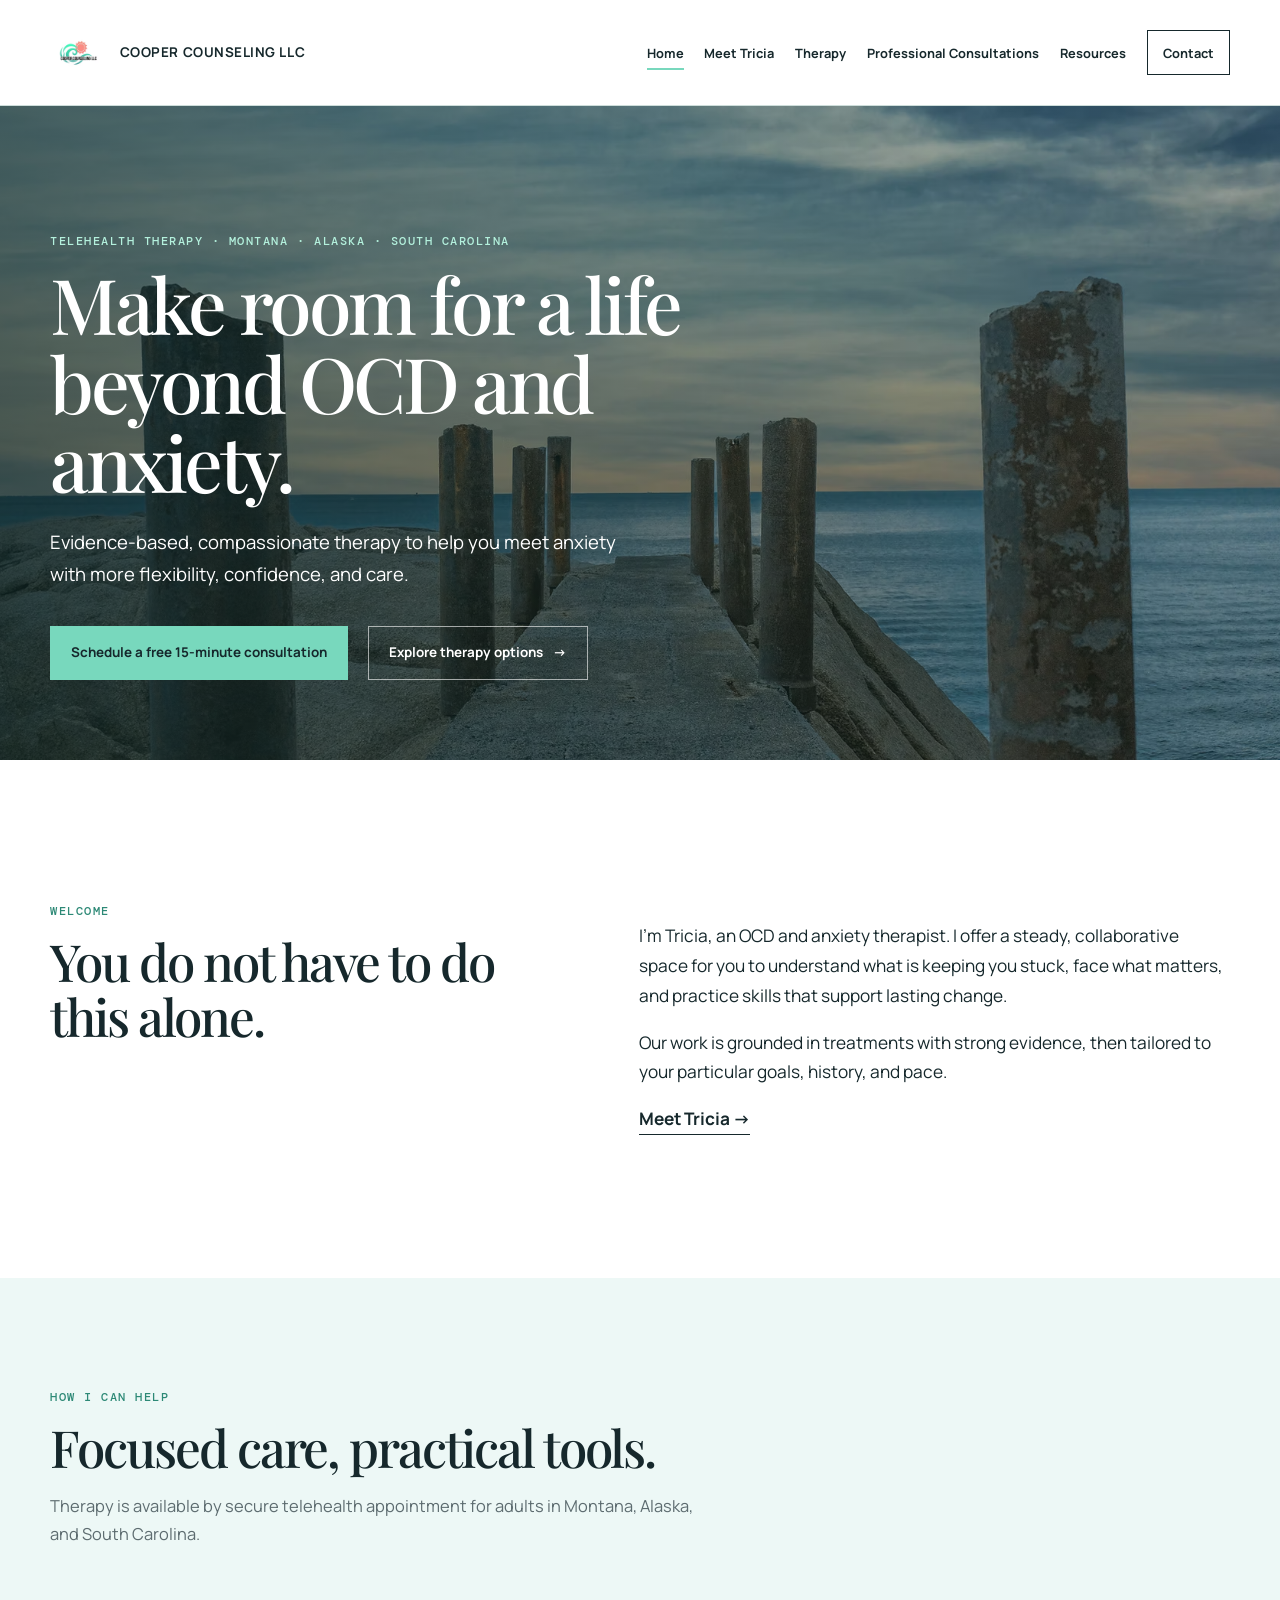
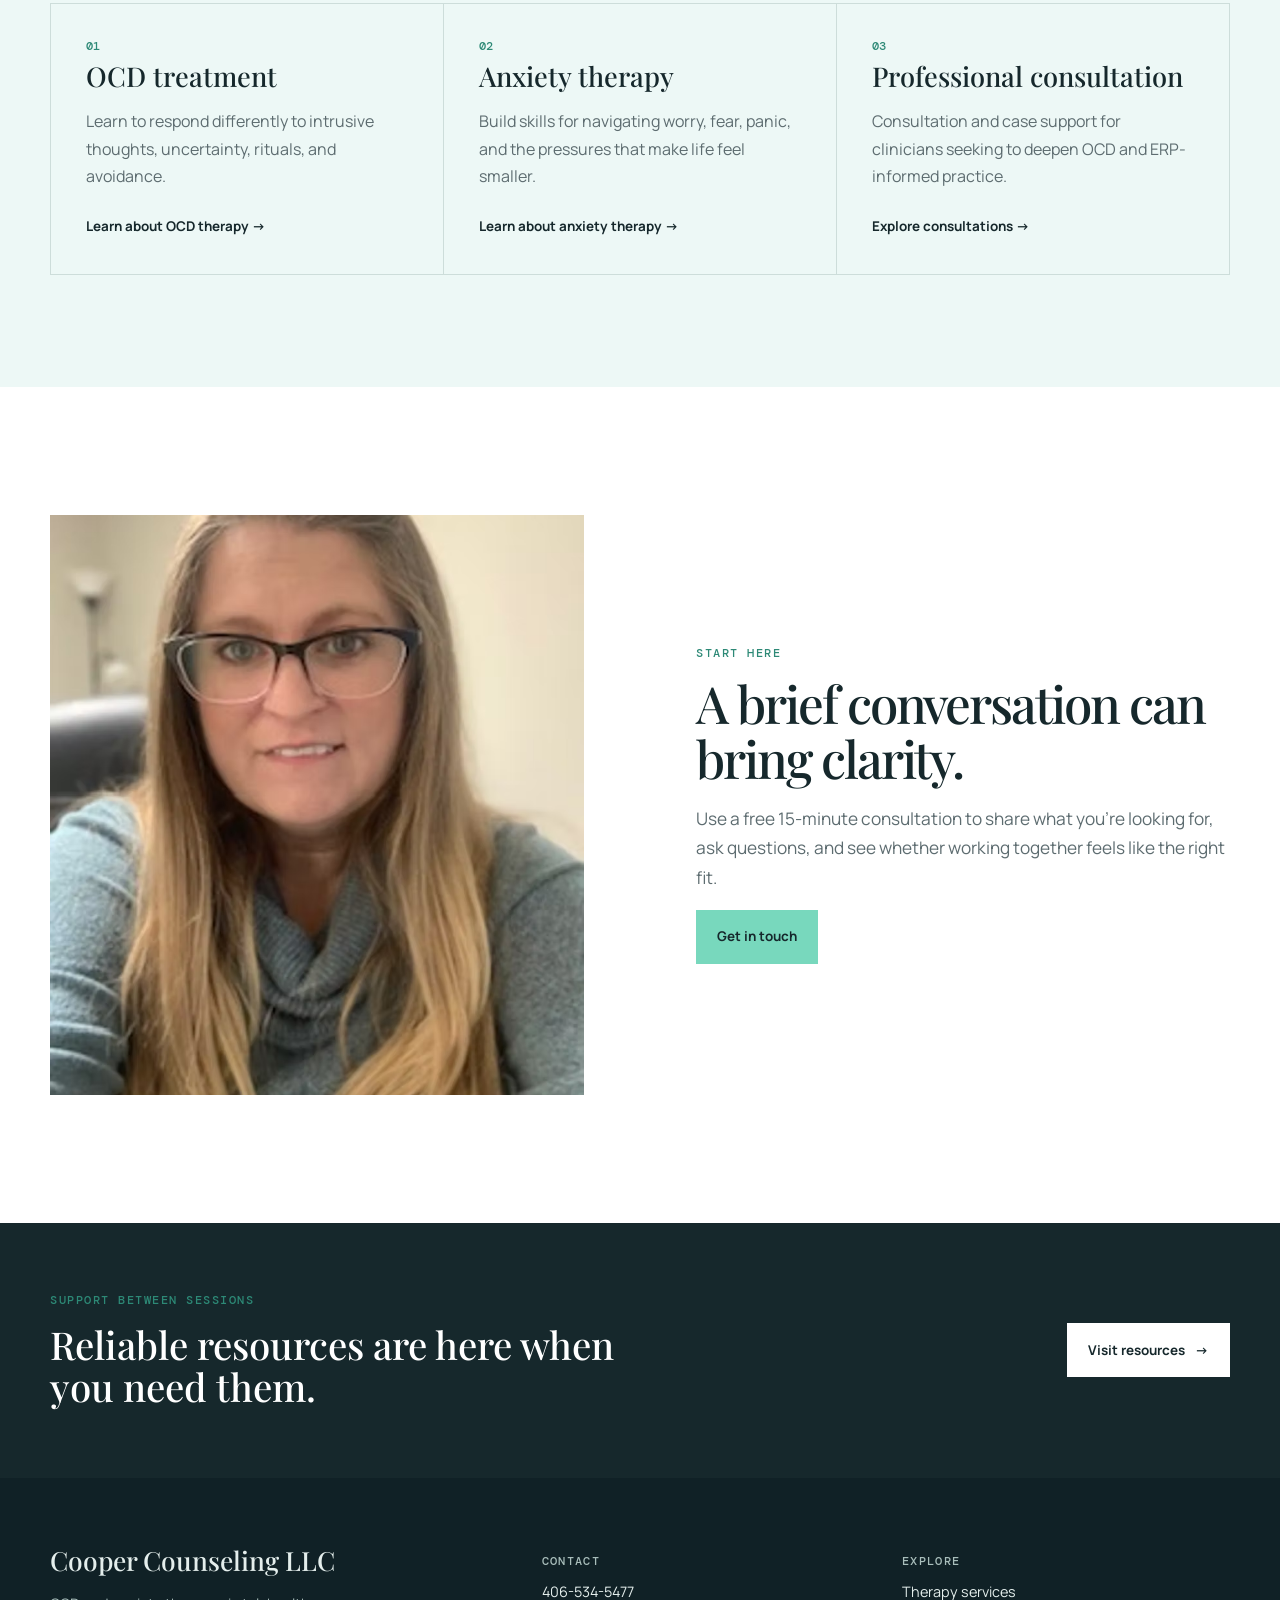
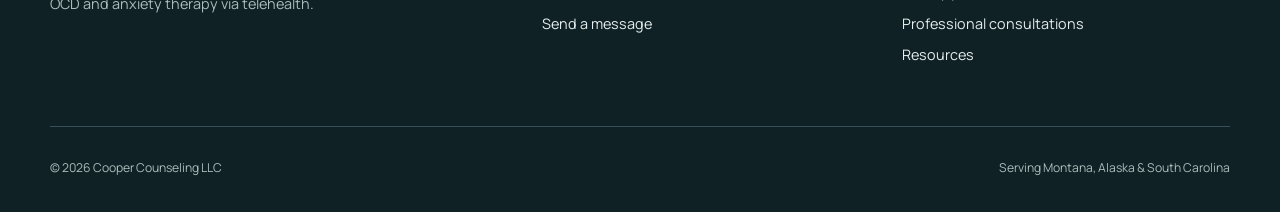
==== index.html @ 116a1104 "Build multi-page Cooper Counseling website redesign" ====
<!doctype html>
<html lang="en">
<head>
  <meta charset="utf-8">
  <meta name="viewport" content="width=device-width, initial-scale=1">
  <meta name="author" content="Patricia Cooper, LCPC, LPC">
  <meta name="description" content="Evidence-based OCD and anxiety therapy via telehealth for clients in Montana, Alaska, and South Carolina.">
  <meta name="keywords" content="OCD therapist, anxiety therapist, ERP therapy, CBT therapy, telehealth therapy, Montana, Alaska, South Carolina">
  <meta property="og:title" content="Cooper Counseling LLC | OCD & Anxiety Therapy">
  <meta property="og:description" content="Compassionate, evidence-based ERP and CBT therapy for OCD and anxiety.">
  <title>Cooper Counseling LLC | OCD & Anxiety Therapy</title>
  <link rel="stylesheet" href="styles.css">
  <script defer src="script.js"></script>
</head>
<body>
  <a class="skip-link" href="#main">Skip to content</a>
  <header class="site-header">
    <a class="brand" href="index.html" aria-label="Cooper Counseling LLC home"><img src="assets/current-brand/cooper-counseling-logo.avif" alt="Cooper Counseling LLC logo"><span>Cooper Counseling LLC</span></a>
    <button class="menu-toggle" aria-expanded="false" aria-controls="primary-nav"><span></span><span></span><span></span><span class="sr-only">Menu</span></button>
    <nav id="primary-nav" class="primary-nav" aria-label="Primary navigation">
      <a class="active" href="index.html">Home</a><a href="about.html">Meet Tricia</a><a href="services.html">Therapy</a><a href="professional-consultations.html">Professional Consultations</a><a href="resources.html">Resources</a><a class="nav-cta" href="contact.html">Contact</a>
    </nav>
  </header>

  <main id="main">
    <section class="hero">
      <div class="hero-image" role="img" aria-label="A quiet old pier stretching into calm water"></div>
      <div class="hero-content shell">
        <p class="eyebrow">Telehealth therapy · Montana · Alaska · South Carolina</p>
        <h1>Make room for a life beyond OCD and anxiety.</h1>
        <p class="hero-copy">Evidence-based, compassionate therapy to help you meet anxiety with more flexibility, confidence, and care.</p>
        <div class="button-row"><a class="button button-primary" href="contact.html">Schedule a free 15-minute consultation</a><a class="button button-quiet" href="services.html">Explore therapy options <span aria-hidden="true">→</span></a></div>
      </div>
    </section>

    <section class="intro shell section-grid">
      <div><p class="eyebrow">Welcome</p><h2>You do not have to do this alone.</h2></div>
      <div><p>I’m Tricia, an OCD and anxiety therapist. I offer a steady, collaborative space for you to understand what is keeping you stuck, face what matters, and practice skills that support lasting change.</p><p>Our work is grounded in treatments with strong evidence, then tailored to your particular goals, history, and pace.</p><a class="text-link" href="about.html">Meet Tricia <span aria-hidden="true">→</span></a></div>
    </section>

    <section class="soft-section"><div class="shell"><div class="section-heading"><p class="eyebrow">How I can help</p><h2>Focused care, practical tools.</h2><p>Therapy is available by secure telehealth appointment for adults in Montana, Alaska, and South Carolina.</p></div><div class="service-grid">
      <article class="service-card"><p class="service-number">01</p><h3>OCD treatment</h3><p>Learn to respond differently to intrusive thoughts, uncertainty, rituals, and avoidance.</p><a href="services.html#ocd">Learn about OCD therapy <span aria-hidden="true">→</span></a></article>
      <article class="service-card"><p class="service-number">02</p><h3>Anxiety therapy</h3><p>Build skills for navigating worry, fear, panic, and the pressures that make life feel smaller.</p><a href="services.html#anxiety">Learn about anxiety therapy <span aria-hidden="true">→</span></a></article>
      <article class="service-card"><p class="service-number">03</p><h3>Professional consultation</h3><p>Consultation and case support for clinicians seeking to deepen OCD and ERP-informed practice.</p><a href="professional-consultations.html">Explore consultations <span aria-hidden="true">→</span></a></article>
    </div></div></section>

    <section class="shell split-feature">
      <img src="assets/current-brand/patricia-cooper.avif" alt="Patricia Cooper, LCPC, LPC" loading="lazy">
      <div class="feature-copy"><p class="eyebrow">Start here</p><h2>A brief conversation can bring clarity.</h2><p>Use a free 15-minute consultation to share what you’re looking for, ask questions, and see whether working together feels like the right fit.</p><a class="button button-primary" href="contact.html">Get in touch</a></div>
    </section>

    <section class="resource-strip"><div class="shell strip-layout"><div><p class="eyebrow">Support between sessions</p><h2>Reliable resources are here when you need them.</h2></div><a class="button button-light" href="resources.html">Visit resources <span aria-hidden="true">→</span></a></div></section>
  </main>
  <footer class="site-footer"><div class="shell footer-grid"><div><a class="footer-brand" href="index.html">Cooper Counseling LLC</a><p>OCD and anxiety therapy via telehealth.</p></div><div><p class="footer-label">Contact</p><a href="tel:+14065345477">406-534-5477</a><a href="contact.html">Send a message</a></div><div><p class="footer-label">Explore</p><a href="services.html">Therapy services</a><a href="professional-consultations.html">Professional consultations</a><a href="resources.html">Resources</a></div></div><div class="shell footer-bottom"><p>© <span data-year></span> Cooper Counseling LLC</p><p>Serving Montana, Alaska &amp; South Carolina</p></div></footer>
</body>
</html>
---- styles.css ----
@import url('https://fonts.googleapis.com/css2?family=DM+Mono:wght@400;500&family=Manrope:wght@400;500;600;700&family=Playfair+Display:ital,wght@0,500;0,600;1,500&display=swap');

:root{--ink:#16282c;--muted:#5d6c70;--mint:#78d8bd;--deep-mint:#2d8976;--mist:#edf8f6;--pearl:#f8fbfa;--line:#cdddda;--white:#fff;--shell:1180px;--serif:'Playfair Display',Georgia,serif;--sans:Manrope,Arial,sans-serif;--mono:'DM Mono',monospace}*{box-sizing:border-box}html{scroll-behavior:smooth}body{margin:0;background:var(--white);color:var(--ink);font:400 1rem/1.72 var(--sans)}a{color:inherit}img{display:block;max-width:100%}.shell{width:min(var(--shell),calc(100% - 3rem));margin-inline:auto}.sr-only{position:absolute;width:1px;height:1px;margin:-1px;clip:rect(0,0,0,0);overflow:hidden}.skip-link{position:absolute;left:1rem;top:-5rem;background:var(--ink);color:#fff;padding:.65rem 1rem;z-index:30}.skip-link:focus{top:1rem}.site-header{min-height:106px;width:min(1360px,100%);padding:1rem max(2rem,calc((100% - var(--shell))/2));display:flex;align-items:center;justify-content:space-between;gap:2rem;border-bottom:1px solid var(--line);background:rgba(255,255,255,.96);position:relative;z-index:10}.brand{display:flex;align-items:center;gap:.8rem;text-decoration:none;font-weight:700;font-size:.84rem;letter-spacing:.04em;text-transform:uppercase}.brand img{width:57px;height:48px;object-fit:contain}.primary-nav{display:flex;align-items:center;gap:1.3rem;font-size:.8rem;font-weight:700}.primary-nav>a{text-decoration:none;padding:.4rem 0;position:relative}.primary-nav>a:not(.nav-cta)::after{content:"";height:2px;width:0;background:var(--mint);position:absolute;left:0;bottom:0;transition:width .2s}.primary-nav>a:hover::after,.primary-nav .active:not(.nav-cta)::after{width:100%}.nav-cta{padding:.65rem .95rem!important;border:1px solid var(--ink)}.nav-cta:hover,.nav-cta.active{background:var(--ink);color:#fff}.menu-toggle{display:none;background:none;border:0;padding:.5rem}.menu-toggle span:not(.sr-only){display:block;width:24px;height:2px;background:var(--ink);margin:5px}.hero{position:relative;min-height:650px;display:grid;align-items:center;overflow:hidden}.hero-image{position:absolute;inset:0;background:linear-gradient(90deg,rgba(12,37,38,.72),rgba(13,42,42,.31)),url('assets/current-brand/old-pier-hero.avif') center/cover}.hero-content{position:relative;color:#fff;padding:8rem 0 5rem;max-width:var(--shell)}.eyebrow{margin:0 0 1rem;color:var(--deep-mint);font:500 .73rem/1.2 var(--mono);letter-spacing:.13em;text-transform:uppercase}.hero .eyebrow{color:#b4f1dd}.hero h1,.page-hero h1{max-width:780px;margin:0;font:500 clamp(3rem,6vw,5.7rem)/1.03 var(--serif);letter-spacing:-.045em}.hero-copy{font-size:1.16rem;max-width:580px;margin:1.6rem 0 2.2rem}.button-row{display:flex;align-items:center;gap:1.25rem;flex-wrap:wrap}.button{display:inline-flex;align-items:center;justify-content:center;gap:.6rem;text-decoration:none;padding:.9rem 1.25rem;border:1px solid transparent;font-size:.84rem;font-weight:700;transition:transform .2s,background .2s}.button:hover{transform:translateY(-2px)}.button-primary{background:var(--mint);border-color:var(--mint);color:var(--ink)}.button-primary:hover{background:#9ce8d0;border-color:#9ce8d0}.button-quiet{border-color:rgba(255,255,255,.6);color:#fff}.button-light{background:#fff;color:var(--ink)}.intro{padding:9rem 0;display:grid;grid-template-columns:.86fr 1.14fr;gap:9rem}.intro h2,.section-heading h2,.feature-copy h2,.process h2,.treatment h2,.cta-panel h2,.resource-note h2{font:500 clamp(2.25rem,4vw,4rem)/1.08 var(--serif);letter-spacing:-.04em;margin:0}.intro>div:last-child{font-size:1.08rem}.text-link{font-weight:700;text-decoration:none;border-bottom:1px solid var(--ink);padding-bottom:.25rem}.soft-section{background:var(--mist);padding:7rem 0}.section-heading{max-width:660px;margin-bottom:3.4rem}.section-heading>p:last-child{color:var(--muted);font-size:1.03rem}.service-grid{display:grid;grid-template-columns:repeat(3,1fr);gap:1px;background:var(--line);border:1px solid var(--line)}.service-card{background:var(--mist);padding:2.2rem;min-height:270px;display:flex;flex-direction:column}.service-card h3{font:500 1.7rem/1.15 var(--serif);margin:.45rem 0 1rem}.service-card p:not(.service-number){color:var(--muted);margin:0 0 1.3rem}.service-card a{margin-top:auto;font-size:.84rem;font-weight:700;text-decoration:none}.service-number{font:500 .72rem var(--mono);color:var(--deep-mint);margin:0}.split-feature{padding:8rem 0;display:grid;grid-template-columns:1fr 1fr;align-items:center;gap:7rem}.split-feature img{width:100%;max-height:580px;object-fit:cover;object-position:center}.feature-copy p:not(.eyebrow){font-size:1.08rem;color:var(--muted)}.resource-strip{background:var(--ink);color:#fff;padding:4.4rem 0}.strip-layout{display:flex;align-items:center;justify-content:space-between;gap:2rem}.strip-layout h2{font:500 clamp(2rem,3vw,3.2rem)/1.1 var(--serif);margin:0;max-width:580px}.site-footer{background:#102126;color:#e4eeec;padding:4rem 0 1.3rem;font-size:.9rem}.footer-grid{display:grid;grid-template-columns:1.4fr 1fr 1fr;gap:2rem;padding-bottom:3.2rem}.footer-brand{display:block;font:500 1.65rem var(--serif);text-decoration:none}.footer-grid p{color:#a9bebb}.footer-grid a:not(.footer-brand){display:block;margin:.42rem 0;text-decoration:none}.footer-label{font:500 .72rem var(--mono)!important;letter-spacing:.12em;text-transform:uppercase}.footer-bottom{border-top:1px solid #345057;padding-top:1.2rem;display:flex;justify-content:space-between;color:#a9bebb;font-size:.76rem}.page-hero{padding:8rem 0 5rem}.page-hero .lead{max-width:650px;color:var(--muted);font-size:1.16rem;margin-top:1.8rem}.bio-layout{display:grid;grid-template-columns:minmax(280px,.72fr) 1.28fr;gap:7rem;padding-bottom:8rem}.bio-layout img{width:100%;max-height:650px;object-fit:cover}.bio-layout>div{font-size:1.06rem}.bio-layout .button{margin-top:1.2rem}.quote-block{background:var(--mist);padding:6rem 0;text-align:center}.quote-block p{max-width:900px;margin:0 auto 1.25rem;font:italic 500 clamp(2rem,4vw,3.8rem)/1.18 var(--serif);letter-spacing:-.035em}.quote-block cite{font:500 .75rem var(--mono);color:var(--deep-mint);letter-spacing:.12em;text-transform:uppercase;font-style:normal}.process{padding:3rem 0 6rem;display:grid;grid-template-columns:.8fr 1.2fr;gap:8rem}.process p{font-size:1.05rem}.treatment{padding:6.5rem 0;max-width:880px}.treatment>p:not(.eyebrow){font-size:1.1rem;color:var(--muted)}.two-column{display:grid;grid-template-columns:1fr 1fr;gap:7rem;max-width:none}.cta-panel{margin:1rem auto 8rem;background:#d8f0e9;padding:3.5rem;display:flex;align-items:center;justify-content:space-between;gap:2rem}.professional-hero{min-height:570px}.resource-list{display:grid;grid-template-columns:1fr 1fr;gap:1.5rem;padding-bottom:7rem}.resource-list article{border:1px solid var(--line);padding:3rem}.resource-list h2{font:500 2.3rem var(--serif);margin:.2rem 0 1rem}.resource-list p:not(.eyebrow){color:var(--muted);min-height:145px}.resource-note{background:var(--mist);padding:5.5rem 0}.resource-note p:last-child{max-width:780px;font-size:1.05rem;color:var(--muted)}.contact-layout{padding:7.5rem 0;display:grid;grid-template-columns:.9fr 1.1fr;gap:7rem}.contact-layout h1{font:500 clamp(3rem,5vw,5rem)/1.04 var(--serif);letter-spacing:-.04em;margin:0}.contact-layout .lead{font-size:1.1rem}.contact-layout .lead a{font-weight:700}.contact-note{border-left:3px solid var(--mint);padding:.3rem 0 .3rem 1rem;margin-top:1.7rem;color:var(--muted);font-size:.88rem}.contact-note p{margin:0}.contact-form{padding:2.2rem;background:var(--mist)}.contact-form label{display:block;font-size:.8rem;font-weight:700;margin-bottom:1.25rem}.field-row{display:grid;grid-template-columns:1fr 1fr;gap:1rem}.contact-form input,.contact-form select,.contact-form textarea{display:block;width:100%;margin-top:.45rem;border:1px solid #b8cbc7;background:#fff;color:var(--ink);padding:.8rem;font:400 1rem var(--sans)}.contact-form input:focus,.contact-form select:focus,.contact-form textarea:focus{outline:3px solid rgba(120,216,189,.45);border-color:var(--deep-mint)}.form-guidance{font-size:.78rem;color:var(--muted);margin-top:-.5rem}.form-status{min-height:1.5rem;margin:.9rem 0 0;font-weight:700;font-size:.88rem}.form-status.error{color:#9b2134}.form-status.success{color:#176a56}
@media(max-width:900px){.site-header{padding-inline:1.5rem}.menu-toggle{display:block}.primary-nav{display:none;position:absolute;top:100%;left:0;right:0;background:#fff;padding:1.4rem 1.5rem 1.8rem;border-bottom:1px solid var(--line);flex-direction:column;align-items:stretch;gap:1rem}.primary-nav.open{display:flex}.nav-cta{text-align:center}.hero{min-height:590px}.intro,.split-feature,.bio-layout,.contact-layout{grid-template-columns:1fr;gap:3rem}.intro{padding:6rem 0}.split-feature{padding:5rem 0}.split-feature img{max-height:470px}.process{grid-template-columns:1fr;gap:1.5rem}.two-column{grid-template-columns:1fr;gap:1.5rem}.footer-grid{grid-template-columns:1fr 1fr}.resource-list{grid-template-columns:1fr}.resource-list p:not(.eyebrow){min-height:0}.contact-layout{padding:5.5rem 0}}@media(max-width:620px){.shell{width:min(100% - 2.25rem,var(--shell))}.site-header{min-height:82px;padding-inline:1.1rem}.brand span{display:none}.brand img{width:54px}.hero-content{padding:7rem 0 4rem}.hero h1,.page-hero h1{font-size:clamp(2.75rem,13vw,4.2rem)}.service-grid{grid-template-columns:1fr}.service-card{min-height:220px}.strip-layout,.cta-panel{align-items:flex-start;flex-direction:column}.footer-grid{grid-template-columns:1fr;gap:1.2rem}.footer-bottom{display:block}.page-hero{padding:5rem 0 3.5rem}.bio-layout{padding-bottom:5rem}.field-row{grid-template-columns:1fr}.contact-form{padding:1.35rem}.resource-list article{padding:2rem}.soft-section{padding:5rem 0}}
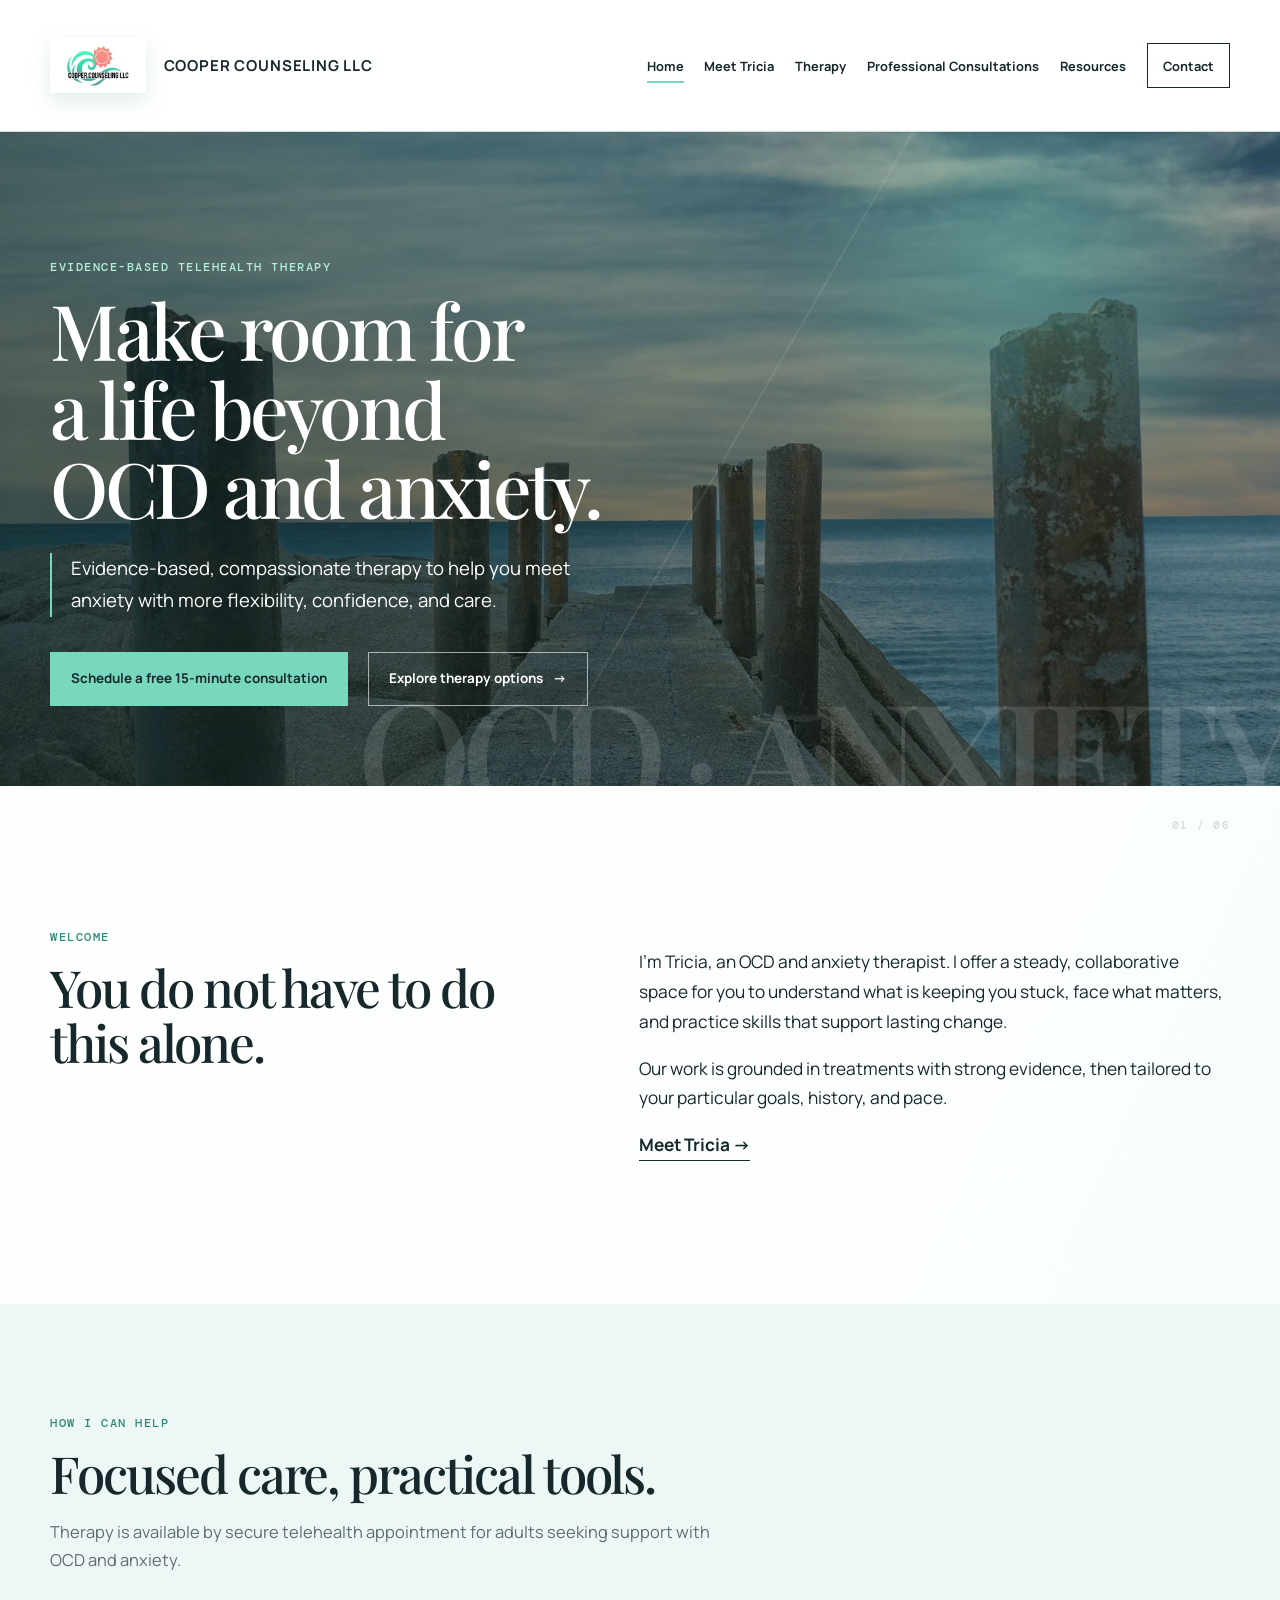
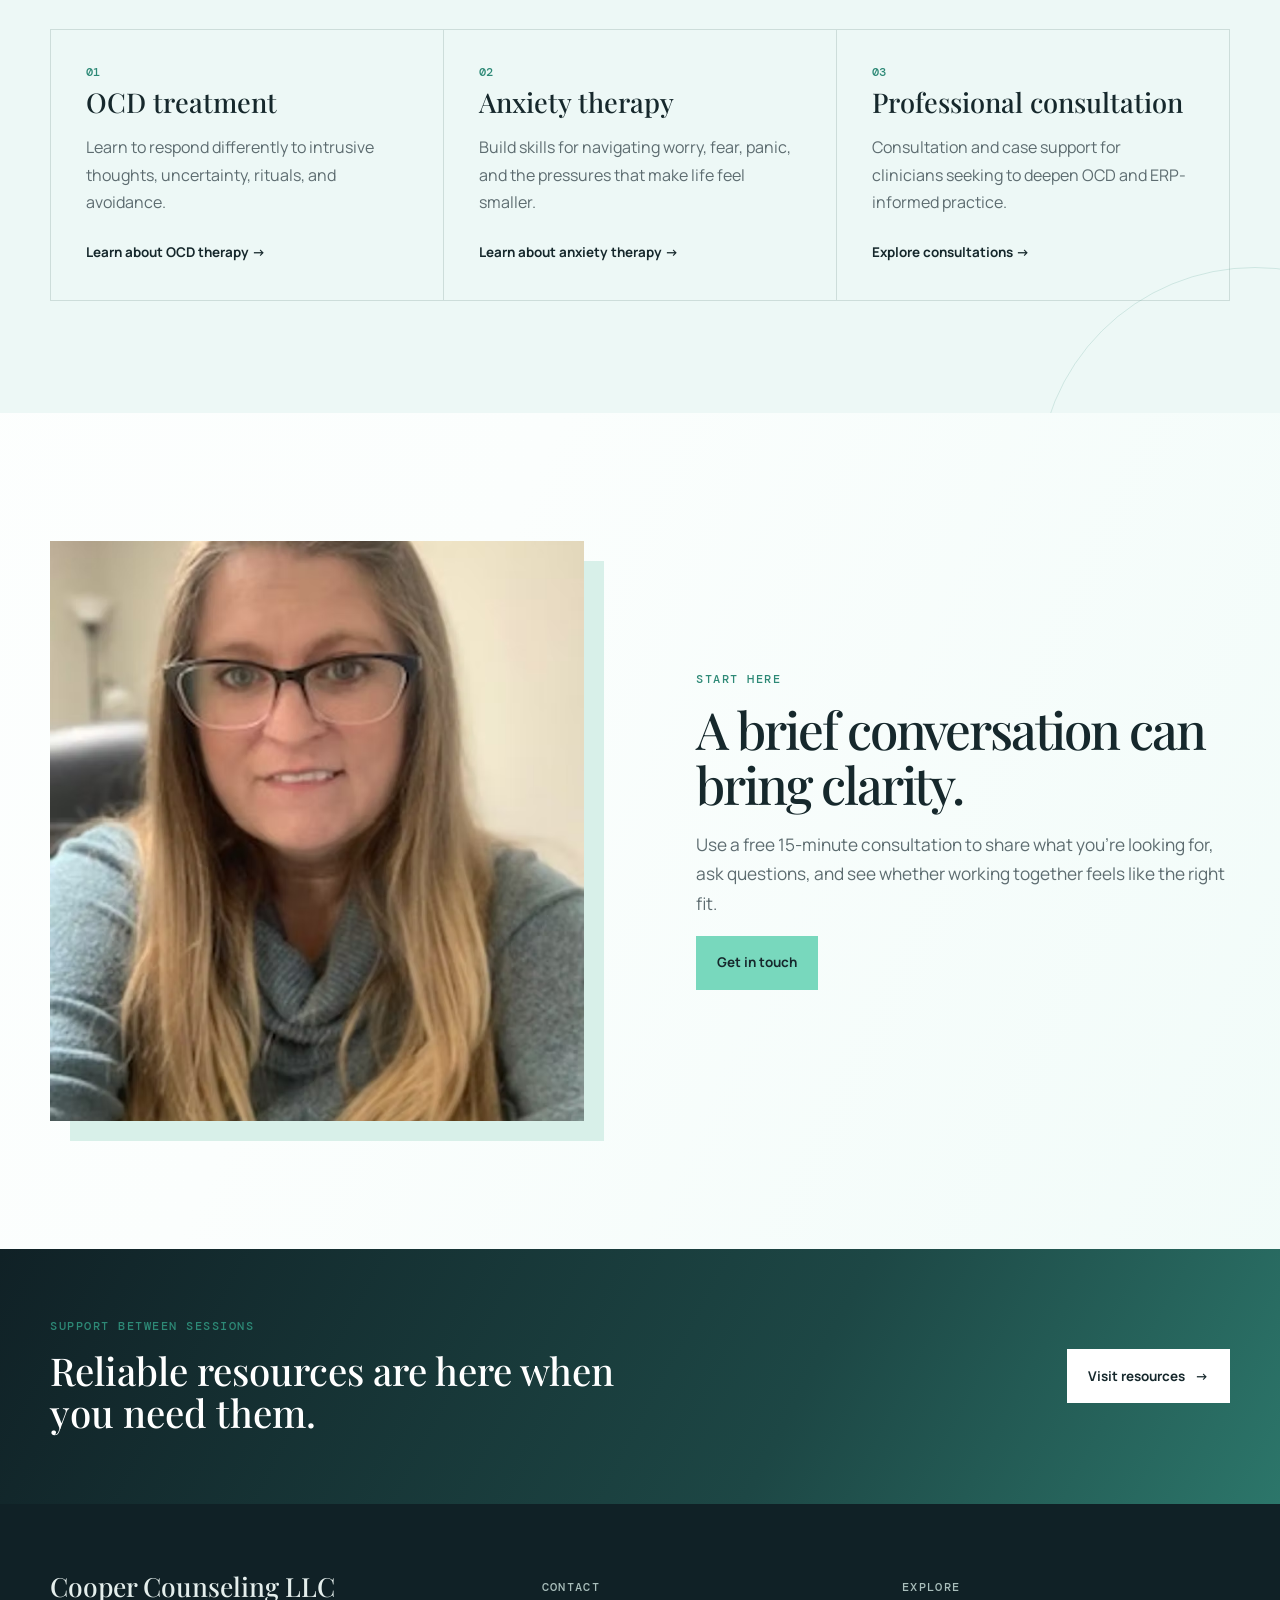
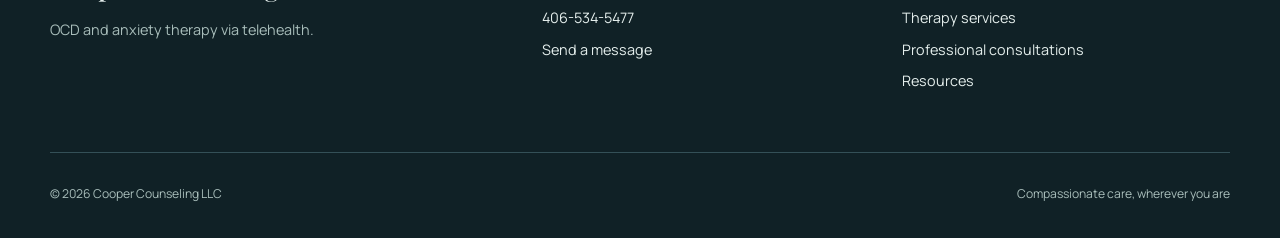
==== commit 361b1239: "Emphasize logo and correct location messaging" ====
--- a/index.html
+++ b/index.html
@@ -4,8 +4,8 @@
   <meta charset="utf-8">
   <meta name="viewport" content="width=device-width, initial-scale=1">
   <meta name="author" content="Patricia Cooper, LCPC, LPC">
-  <meta name="description" content="Evidence-based OCD and anxiety therapy via telehealth for clients in Montana, Alaska, and South Carolina.">
-  <meta name="keywords" content="OCD therapist, anxiety therapist, ERP therapy, CBT therapy, telehealth therapy, Montana, Alaska, South Carolina">
+  <meta name="description" content="Evidence-based OCD and anxiety therapy via telehealth from Cooper Counseling LLC.">
+  <meta name="keywords" content="OCD therapist, anxiety therapist, ERP therapy, CBT therapy, telehealth therapy, professional consultation">
   <meta property="og:title" content="Cooper Counseling LLC | OCD & Anxiety Therapy">
   <meta property="og:description" content="Compassionate, evidence-based ERP and CBT therapy for OCD and anxiety.">
   <title>Cooper Counseling LLC | OCD & Anxiety Therapy</title>
@@ -26,7 +26,7 @@
     <section class="hero">
       <div class="hero-image" role="img" aria-label="A quiet old pier stretching into calm water"></div>
       <div class="hero-content shell">
-        <p class="eyebrow">Telehealth therapy · Montana · Alaska · South Carolina</p>
+        <p class="eyebrow">Evidence-based telehealth therapy</p>
         <h1>Make room for a life beyond OCD and anxiety.</h1>
         <p class="hero-copy">Evidence-based, compassionate therapy to help you meet anxiety with more flexibility, confidence, and care.</p>
         <div class="button-row"><a class="button button-primary" href="contact.html">Schedule a free 15-minute consultation</a><a class="button button-quiet" href="services.html">Explore therapy options <span aria-hidden="true">→</span></a></div>
@@ -38,7 +38,7 @@
       <div><p>I’m Tricia, an OCD and anxiety therapist. I offer a steady, collaborative space for you to understand what is keeping you stuck, face what matters, and practice skills that support lasting change.</p><p>Our work is grounded in treatments with strong evidence, then tailored to your particular goals, history, and pace.</p><a class="text-link" href="about.html">Meet Tricia <span aria-hidden="true">→</span></a></div>
     </section>
 
-    <section class="soft-section"><div class="shell"><div class="section-heading"><p class="eyebrow">How I can help</p><h2>Focused care, practical tools.</h2><p>Therapy is available by secure telehealth appointment for adults in Montana, Alaska, and South Carolina.</p></div><div class="service-grid">
+    <section class="soft-section"><div class="shell"><div class="section-heading"><p class="eyebrow">How I can help</p><h2>Focused care, practical tools.</h2><p>Therapy is available by secure telehealth appointment for adults seeking support with OCD and anxiety.</p></div><div class="service-grid">
       <article class="service-card"><p class="service-number">01</p><h3>OCD treatment</h3><p>Learn to respond differently to intrusive thoughts, uncertainty, rituals, and avoidance.</p><a href="services.html#ocd">Learn about OCD therapy <span aria-hidden="true">→</span></a></article>
       <article class="service-card"><p class="service-number">02</p><h3>Anxiety therapy</h3><p>Build skills for navigating worry, fear, panic, and the pressures that make life feel smaller.</p><a href="services.html#anxiety">Learn about anxiety therapy <span aria-hidden="true">→</span></a></article>
       <article class="service-card"><p class="service-number">03</p><h3>Professional consultation</h3><p>Consultation and case support for clinicians seeking to deepen OCD and ERP-informed practice.</p><a href="professional-consultations.html">Explore consultations <span aria-hidden="true">→</span></a></article>
--- a/styles.css
+++ b/styles.css
@@ -2,3 +2,29 @@
 
 :root{--ink:#16282c;--muted:#5d6c70;--mint:#78d8bd;--deep-mint:#2d8976;--mist:#edf8f6;--pearl:#f8fbfa;--line:#cdddda;--white:#fff;--shell:1180px;--serif:'Playfair Display',Georgia,serif;--sans:Manrope,Arial,sans-serif;--mono:'DM Mono',monospace}*{box-sizing:border-box}html{scroll-behavior:smooth}body{margin:0;background:var(--white);color:var(--ink);font:400 1rem/1.72 var(--sans)}a{color:inherit}img{display:block;max-width:100%}.shell{width:min(var(--shell),calc(100% - 3rem));margin-inline:auto}.sr-only{position:absolute;width:1px;height:1px;margin:-1px;clip:rect(0,0,0,0);overflow:hidden}.skip-link{position:absolute;left:1rem;top:-5rem;background:var(--ink);color:#fff;padding:.65rem 1rem;z-index:30}.skip-link:focus{top:1rem}.site-header{min-height:106px;width:min(1360px,100%);padding:1rem max(2rem,calc((100% - var(--shell))/2));display:flex;align-items:center;justify-content:space-between;gap:2rem;border-bottom:1px solid var(--line);background:rgba(255,255,255,.96);position:relative;z-index:10}.brand{display:flex;align-items:center;gap:.8rem;text-decoration:none;font-weight:700;font-size:.84rem;letter-spacing:.04em;text-transform:uppercase}.brand img{width:57px;height:48px;object-fit:contain}.primary-nav{display:flex;align-items:center;gap:1.3rem;font-size:.8rem;font-weight:700}.primary-nav>a{text-decoration:none;padding:.4rem 0;position:relative}.primary-nav>a:not(.nav-cta)::after{content:"";height:2px;width:0;background:var(--mint);position:absolute;left:0;bottom:0;transition:width .2s}.primary-nav>a:hover::after,.primary-nav .active:not(.nav-cta)::after{width:100%}.nav-cta{padding:.65rem .95rem!important;border:1px solid var(--ink)}.nav-cta:hover,.nav-cta.active{background:var(--ink);color:#fff}.menu-toggle{display:none;background:none;border:0;padding:.5rem}.menu-toggle span:not(.sr-only){display:block;width:24px;height:2px;background:var(--ink);margin:5px}.hero{position:relative;min-height:650px;display:grid;align-items:center;overflow:hidden}.hero-image{position:absolute;inset:0;background:linear-gradient(90deg,rgba(12,37,38,.72),rgba(13,42,42,.31)),url('assets/current-brand/old-pier-hero.avif') center/cover}.hero-content{position:relative;color:#fff;padding:8rem 0 5rem;max-width:var(--shell)}.eyebrow{margin:0 0 1rem;color:var(--deep-mint);font:500 .73rem/1.2 var(--mono);letter-spacing:.13em;text-transform:uppercase}.hero .eyebrow{color:#b4f1dd}.hero h1,.page-hero h1{max-width:780px;margin:0;font:500 clamp(3rem,6vw,5.7rem)/1.03 var(--serif);letter-spacing:-.045em}.hero-copy{font-size:1.16rem;max-width:580px;margin:1.6rem 0 2.2rem}.button-row{display:flex;align-items:center;gap:1.25rem;flex-wrap:wrap}.button{display:inline-flex;align-items:center;justify-content:center;gap:.6rem;text-decoration:none;padding:.9rem 1.25rem;border:1px solid transparent;font-size:.84rem;font-weight:700;transition:transform .2s,background .2s}.button:hover{transform:translateY(-2px)}.button-primary{background:var(--mint);border-color:var(--mint);color:var(--ink)}.button-primary:hover{background:#9ce8d0;border-color:#9ce8d0}.button-quiet{border-color:rgba(255,255,255,.6);color:#fff}.button-light{background:#fff;color:var(--ink)}.intro{padding:9rem 0;display:grid;grid-template-columns:.86fr 1.14fr;gap:9rem}.intro h2,.section-heading h2,.feature-copy h2,.process h2,.treatment h2,.cta-panel h2,.resource-note h2{font:500 clamp(2.25rem,4vw,4rem)/1.08 var(--serif);letter-spacing:-.04em;margin:0}.intro>div:last-child{font-size:1.08rem}.text-link{font-weight:700;text-decoration:none;border-bottom:1px solid var(--ink);padding-bottom:.25rem}.soft-section{background:var(--mist);padding:7rem 0}.section-heading{max-width:660px;margin-bottom:3.4rem}.section-heading>p:last-child{color:var(--muted);font-size:1.03rem}.service-grid{display:grid;grid-template-columns:repeat(3,1fr);gap:1px;background:var(--line);border:1px solid var(--line)}.service-card{background:var(--mist);padding:2.2rem;min-height:270px;display:flex;flex-direction:column}.service-card h3{font:500 1.7rem/1.15 var(--serif);margin:.45rem 0 1rem}.service-card p:not(.service-number){color:var(--muted);margin:0 0 1.3rem}.service-card a{margin-top:auto;font-size:.84rem;font-weight:700;text-decoration:none}.service-number{font:500 .72rem var(--mono);color:var(--deep-mint);margin:0}.split-feature{padding:8rem 0;display:grid;grid-template-columns:1fr 1fr;align-items:center;gap:7rem}.split-feature img{width:100%;max-height:580px;object-fit:cover;object-position:center}.feature-copy p:not(.eyebrow){font-size:1.08rem;color:var(--muted)}.resource-strip{background:var(--ink);color:#fff;padding:4.4rem 0}.strip-layout{display:flex;align-items:center;justify-content:space-between;gap:2rem}.strip-layout h2{font:500 clamp(2rem,3vw,3.2rem)/1.1 var(--serif);margin:0;max-width:580px}.site-footer{background:#102126;color:#e4eeec;padding:4rem 0 1.3rem;font-size:.9rem}.footer-grid{display:grid;grid-template-columns:1.4fr 1fr 1fr;gap:2rem;padding-bottom:3.2rem}.footer-brand{display:block;font:500 1.65rem var(--serif);text-decoration:none}.footer-grid p{color:#a9bebb}.footer-grid a:not(.footer-brand){display:block;margin:.42rem 0;text-decoration:none}.footer-label{font:500 .72rem var(--mono)!important;letter-spacing:.12em;text-transform:uppercase}.footer-bottom{border-top:1px solid #345057;padding-top:1.2rem;display:flex;justify-content:space-between;color:#a9bebb;font-size:.76rem}.page-hero{padding:8rem 0 5rem}.page-hero .lead{max-width:650px;color:var(--muted);font-size:1.16rem;margin-top:1.8rem}.bio-layout{display:grid;grid-template-columns:minmax(280px,.72fr) 1.28fr;gap:7rem;padding-bottom:8rem}.bio-layout img{width:100%;max-height:650px;object-fit:cover}.bio-layout>div{font-size:1.06rem}.bio-layout .button{margin-top:1.2rem}.quote-block{background:var(--mist);padding:6rem 0;text-align:center}.quote-block p{max-width:900px;margin:0 auto 1.25rem;font:italic 500 clamp(2rem,4vw,3.8rem)/1.18 var(--serif);letter-spacing:-.035em}.quote-block cite{font:500 .75rem var(--mono);color:var(--deep-mint);letter-spacing:.12em;text-transform:uppercase;font-style:normal}.process{padding:3rem 0 6rem;display:grid;grid-template-columns:.8fr 1.2fr;gap:8rem}.process p{font-size:1.05rem}.treatment{padding:6.5rem 0;max-width:880px}.treatment>p:not(.eyebrow){font-size:1.1rem;color:var(--muted)}.two-column{display:grid;grid-template-columns:1fr 1fr;gap:7rem;max-width:none}.cta-panel{margin:1rem auto 8rem;background:#d8f0e9;padding:3.5rem;display:flex;align-items:center;justify-content:space-between;gap:2rem}.professional-hero{min-height:570px}.resource-list{display:grid;grid-template-columns:1fr 1fr;gap:1.5rem;padding-bottom:7rem}.resource-list article{border:1px solid var(--line);padding:3rem}.resource-list h2{font:500 2.3rem var(--serif);margin:.2rem 0 1rem}.resource-list p:not(.eyebrow){color:var(--muted);min-height:145px}.resource-note{background:var(--mist);padding:5.5rem 0}.resource-note p:last-child{max-width:780px;font-size:1.05rem;color:var(--muted)}.contact-layout{padding:7.5rem 0;display:grid;grid-template-columns:.9fr 1.1fr;gap:7rem}.contact-layout h1{font:500 clamp(3rem,5vw,5rem)/1.04 var(--serif);letter-spacing:-.04em;margin:0}.contact-layout .lead{font-size:1.1rem}.contact-layout .lead a{font-weight:700}.contact-note{border-left:3px solid var(--mint);padding:.3rem 0 .3rem 1rem;margin-top:1.7rem;color:var(--muted);font-size:.88rem}.contact-note p{margin:0}.contact-form{padding:2.2rem;background:var(--mist)}.contact-form label{display:block;font-size:.8rem;font-weight:700;margin-bottom:1.25rem}.field-row{display:grid;grid-template-columns:1fr 1fr;gap:1rem}.contact-form input,.contact-form select,.contact-form textarea{display:block;width:100%;margin-top:.45rem;border:1px solid #b8cbc7;background:#fff;color:var(--ink);padding:.8rem;font:400 1rem var(--sans)}.contact-form input:focus,.contact-form select:focus,.contact-form textarea:focus{outline:3px solid rgba(120,216,189,.45);border-color:var(--deep-mint)}.form-guidance{font-size:.78rem;color:var(--muted);margin-top:-.5rem}.form-status{min-height:1.5rem;margin:.9rem 0 0;font-weight:700;font-size:.88rem}.form-status.error{color:#9b2134}.form-status.success{color:#176a56}
 @media(max-width:900px){.site-header{padding-inline:1.5rem}.menu-toggle{display:block}.primary-nav{display:none;position:absolute;top:100%;left:0;right:0;background:#fff;padding:1.4rem 1.5rem 1.8rem;border-bottom:1px solid var(--line);flex-direction:column;align-items:stretch;gap:1rem}.primary-nav.open{display:flex}.nav-cta{text-align:center}.hero{min-height:590px}.intro,.split-feature,.bio-layout,.contact-layout{grid-template-columns:1fr;gap:3rem}.intro{padding:6rem 0}.split-feature{padding:5rem 0}.split-feature img{max-height:470px}.process{grid-template-columns:1fr;gap:1.5rem}.two-column{grid-template-columns:1fr;gap:1.5rem}.footer-grid{grid-template-columns:1fr 1fr}.resource-list{grid-template-columns:1fr}.resource-list p:not(.eyebrow){min-height:0}.contact-layout{padding:5.5rem 0}}@media(max-width:620px){.shell{width:min(100% - 2.25rem,var(--shell))}.site-header{min-height:82px;padding-inline:1.1rem}.brand span{display:none}.brand img{width:54px}.hero-content{padding:7rem 0 4rem}.hero h1,.page-hero h1{font-size:clamp(2.75rem,13vw,4.2rem)}.service-grid{grid-template-columns:1fr}.service-card{min-height:220px}.strip-layout,.cta-panel{align-items:flex-start;flex-direction:column}.footer-grid{grid-template-columns:1fr;gap:1.2rem}.footer-bottom{display:block}.page-hero{padding:5rem 0 3.5rem}.bio-layout{padding-bottom:5rem}.field-row{grid-template-columns:1fr}.contact-form{padding:1.35rem}.resource-list article{padding:2rem}.soft-section{padding:5rem 0}}
+
+/* Elevated editorial details */
+body{background:linear-gradient(115deg,#fff 0%,#fbfefd 52%,#effbf8 100%)}
+.site-header{backdrop-filter:blur(16px);box-shadow:0 1px 0 rgba(22,40,44,.04)}
+.hero{isolation:isolate}
+.hero::before{content:"OCD  ·  ANXIETY";position:absolute;z-index:1;right:-.05em;bottom:-.28em;color:rgba(255,255,255,.12);font:500 clamp(4rem,12vw,12rem)/1 var(--serif);letter-spacing:-.08em;white-space:nowrap;pointer-events:none}
+.hero-image{transform:scale(1.03);animation:hero-breathe 16s ease-in-out infinite alternate}
+.hero::after{content:"";position:absolute;z-index:1;inset:0;pointer-events:none;background:radial-gradient(circle at 80% 19%,rgba(120,216,189,.34),transparent 21%),linear-gradient(120deg,transparent 0 55%,rgba(255,255,255,.08) 55% 55.15%,transparent 55.15%)}
+.hero-content{z-index:2}.hero h1{text-wrap:balance;text-shadow:0 10px 32px rgba(0,0,0,.18)}
+.hero-copy{border-left:2px solid var(--mint);padding-left:1.2rem}
+.button{position:relative;overflow:hidden;isolation:isolate}.button::before{content:"";position:absolute;inset:0;background:rgba(255,255,255,.22);transform:translateX(-102%);transition:transform .35s ease;z-index:-1}.button:hover::before{transform:translateX(0)}
+.intro,.split-feature,.process,.bio-layout,.contact-layout,.resource-list{position:relative}.intro::before{content:"01 / 06";position:absolute;right:0;top:2rem;color:var(--line);font:500 .7rem var(--mono);letter-spacing:.12em}
+.soft-section{position:relative;overflow:hidden}.soft-section::after{content:"";position:absolute;width:27rem;height:27rem;border:1px solid rgba(45,137,118,.16);border-radius:50%;right:-12rem;bottom:-18rem;pointer-events:none}.service-card{transition:transform .35s ease,box-shadow .35s ease,background .35s ease}.service-card:hover{transform:translateY(-10px);background:#fff;box-shadow:0 22px 48px rgba(31,86,77,.14)}
+.split-feature img{box-shadow:20px 20px 0 #d8f0e9;transition:transform .5s ease,box-shadow .5s ease}.split-feature:hover img{transform:translate(-5px,-5px);box-shadow:30px 30px 0 #a9e6d5}
+.resource-strip{background:linear-gradient(118deg,#102126,#1d4745 62%,#2c766a)}.resource-strip::before{content:"";display:block;position:absolute}.page-hero{position:relative;overflow:hidden}.page-hero::after{content:"";position:absolute;width:21rem;height:21rem;border:1px solid var(--mint);border-radius:50%;right:-7rem;top:-8rem;opacity:.7;pointer-events:none}.page-hero h1{position:relative;z-index:1}.page-hero .eyebrow{position:relative;z-index:1}
+.quote-block{background:radial-gradient(circle at 50% 0,#fff 0%,var(--mist) 52%)}.quote-block p::before{content:"“";display:block;color:var(--mint);font:600 7rem/.45 var(--serif)}
+.cta-panel{background:linear-gradient(118deg,#d8f0e9,#d4f7ed);border-left:5px solid var(--deep-mint);box-shadow:0 22px 45px rgba(31,86,77,.1)}
+.contact-form{box-shadow:0 18px 50px rgba(31,86,77,.11);border-top:4px solid var(--mint)}
+.resource-list article{transition:transform .3s ease,box-shadow .3s ease}.resource-list article:hover{transform:translateY(-6px);box-shadow:0 18px 38px rgba(31,86,77,.12)}
+[data-reveal]{opacity:0;transform:translateY(22px);transition:opacity .65s ease,transform .65s cubic-bezier(.2,.7,.2,1)}[data-reveal].is-visible{opacity:1;transform:translateY(0)}
+@keyframes hero-breathe{to{transform:scale(1.09) translateX(-.5%)}}@media(prefers-reduced-motion:reduce){*,*::before,*::after{scroll-behavior:auto!important;animation-duration:.01ms!important;transition-duration:.01ms!important}}
+@media(max-width:620px){.hero::before{font-size:4.5rem;right:-1.5rem;bottom:-.12rem}.intro::before{display:none}.split-feature img{box-shadow:12px 12px 0 #d8f0e9}.page-hero::after{width:13rem;height:13rem;right:-5rem;top:-5rem}}
+
+/* The logo is deliberately treated as a primary brand element. */
+.site-header{min-height:132px}.brand{gap:1.1rem;font-size:.94rem;letter-spacing:.055em}.brand img{width:96px;height:92px;filter:drop-shadow(0 8px 10px rgba(45,137,118,.15));transition:transform .3s ease,filter .3s ease}.brand:hover img{transform:rotate(-3deg) scale(1.06);filter:drop-shadow(0 12px 15px rgba(45,137,118,.24))}
+@media(max-width:620px){.site-header{min-height:96px}.brand img{width:74px;height:68px}}
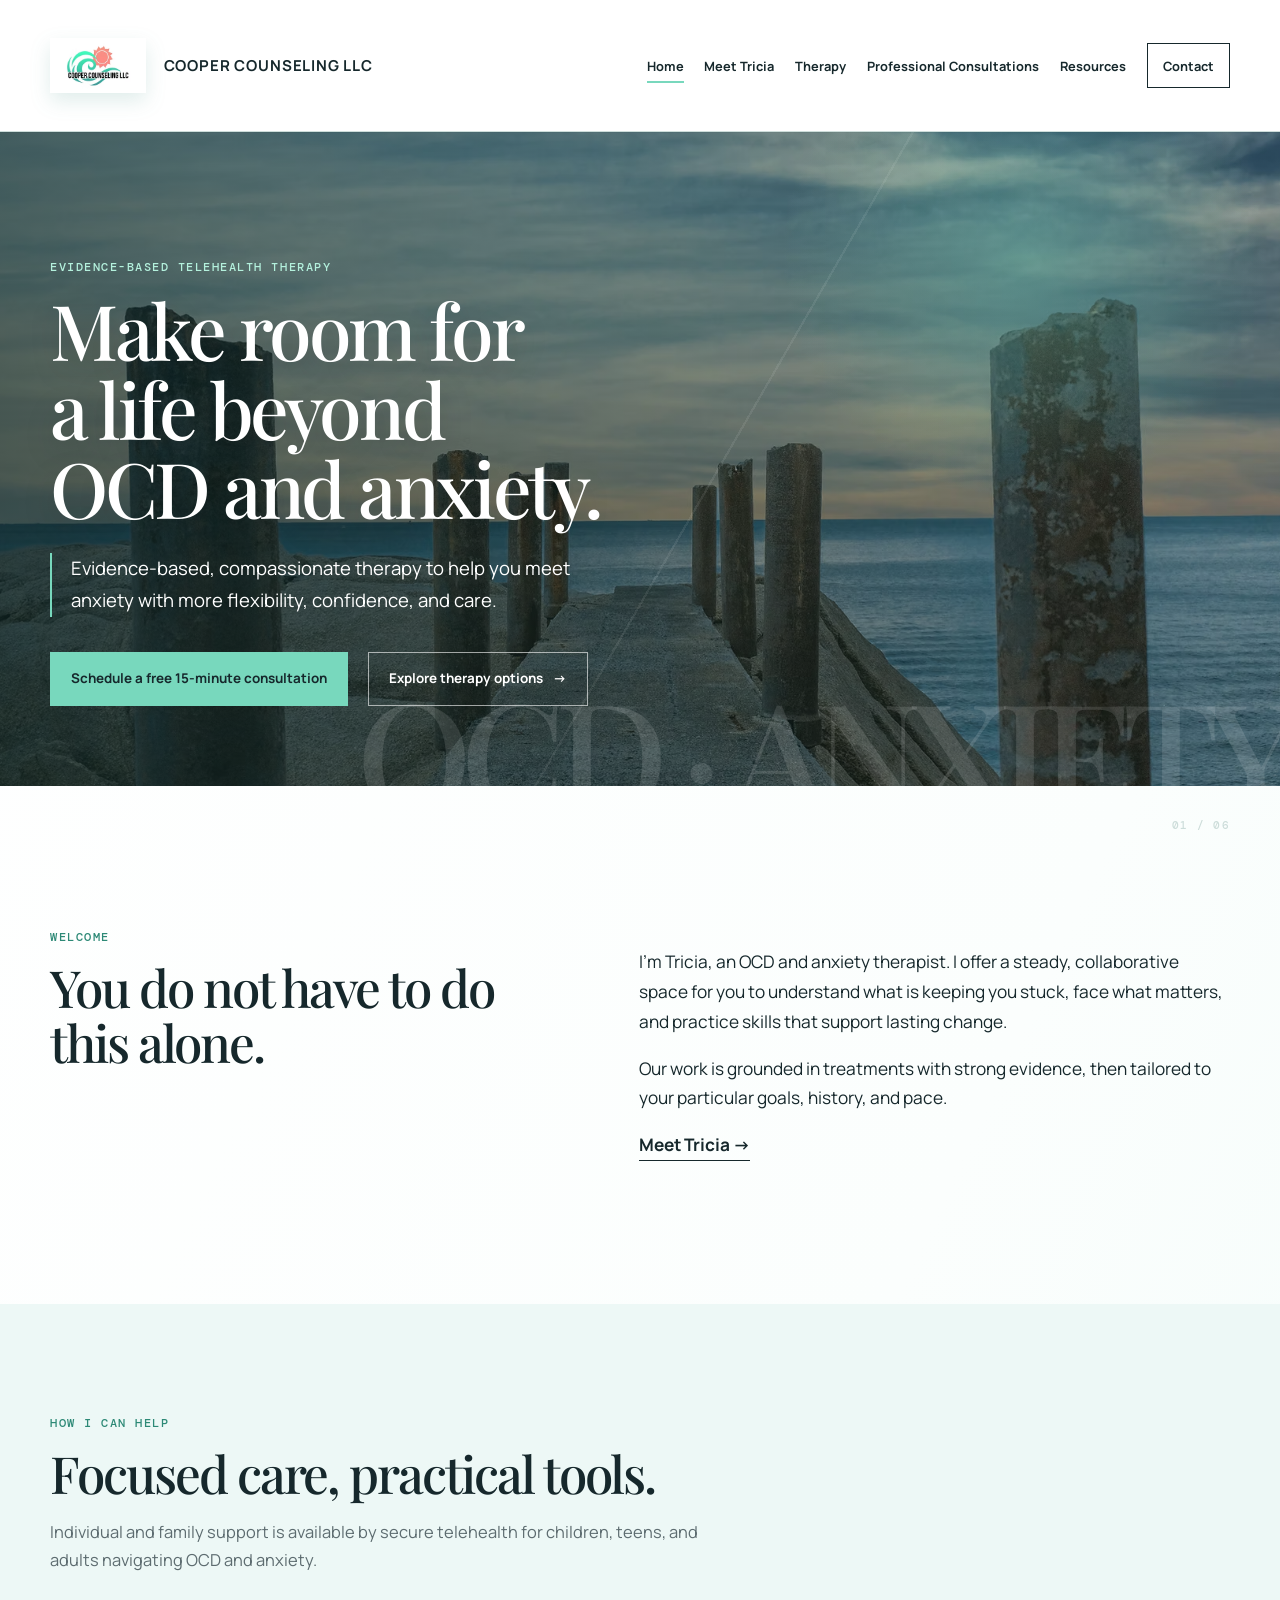
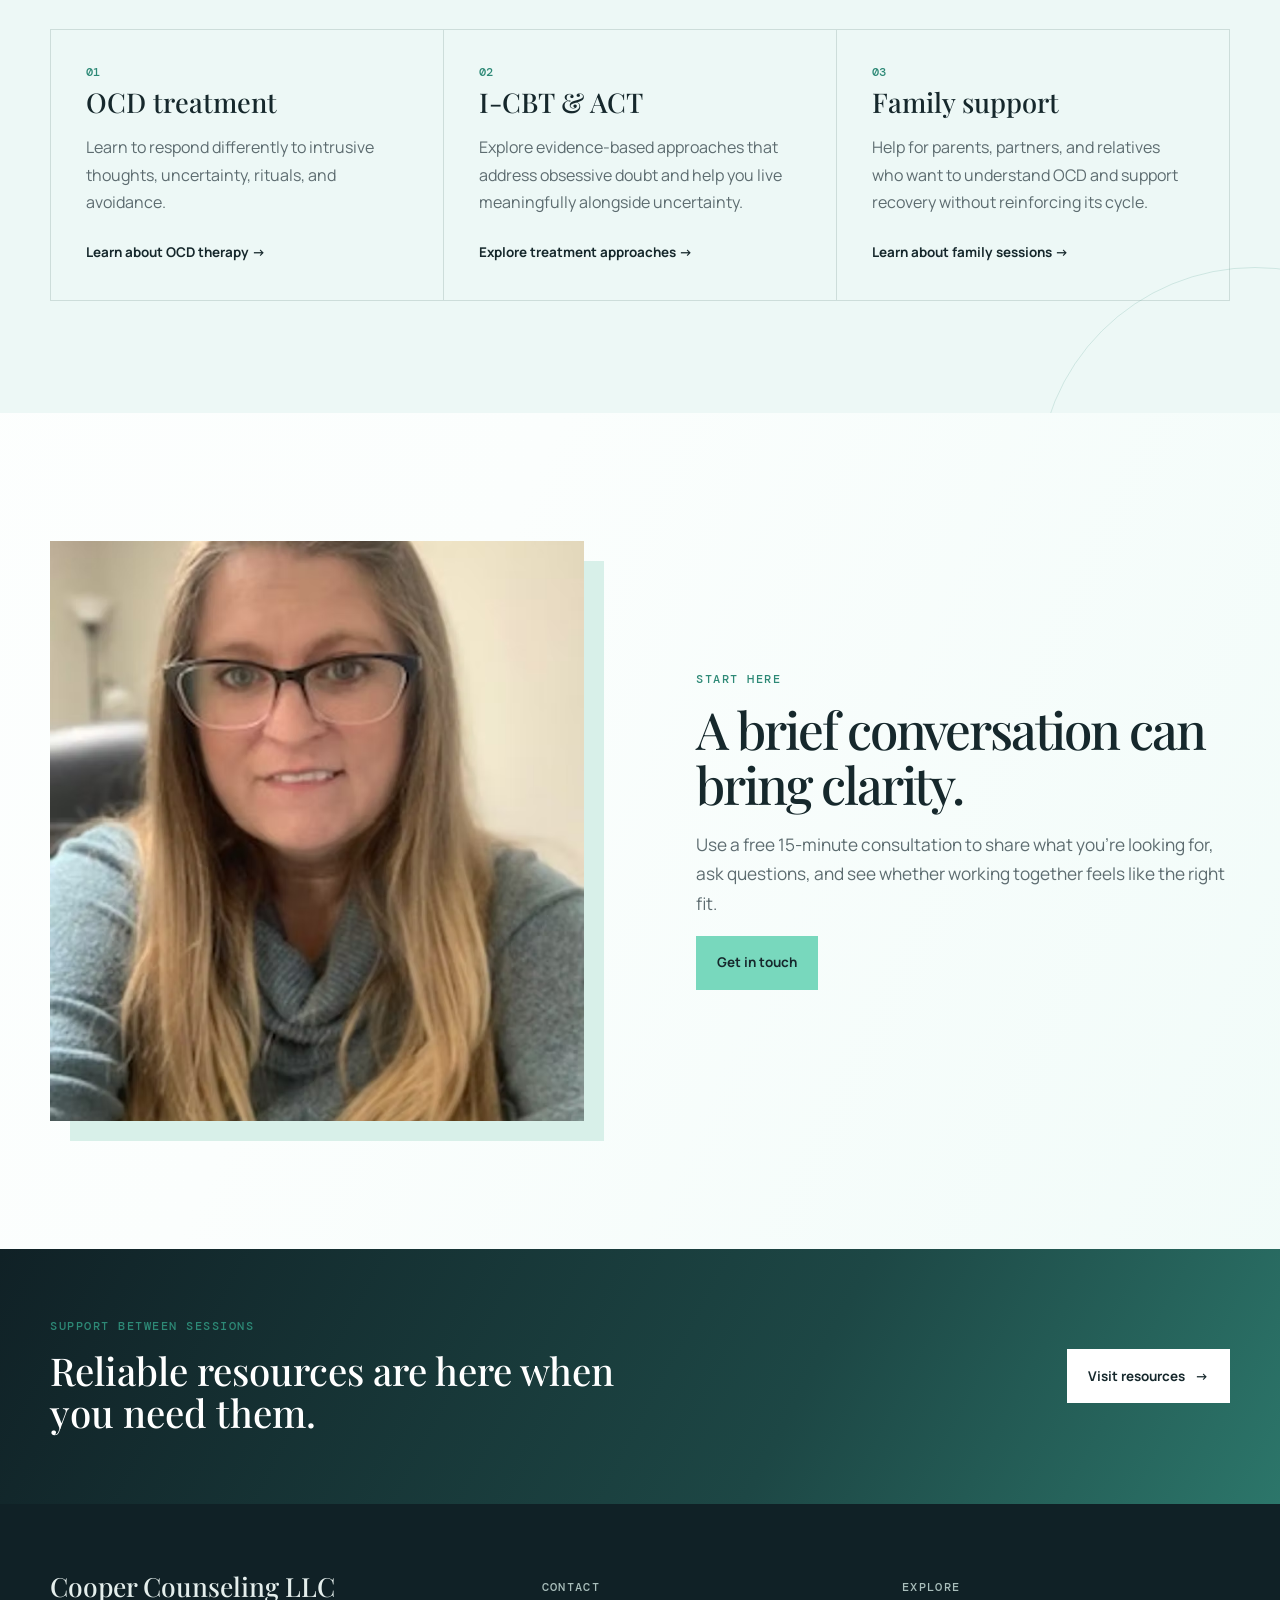
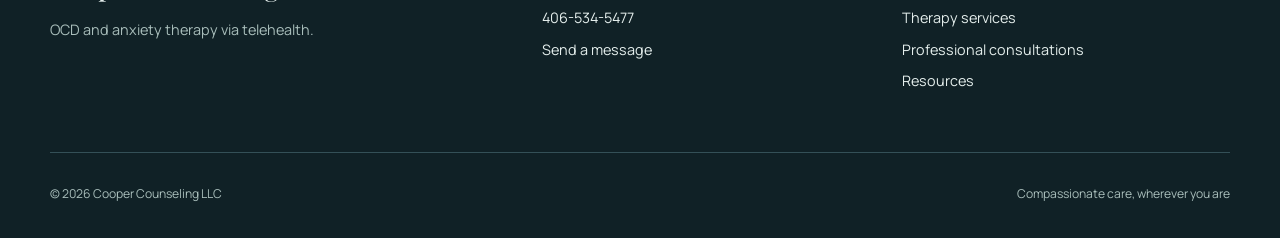
==== commit d3ed0f30: "Add I-CBT ACT and family therapy support" ====
--- a/index.html
+++ b/index.html
@@ -4,12 +4,12 @@
   <meta charset="utf-8">
   <meta name="viewport" content="width=device-width, initial-scale=1">
   <meta name="author" content="Patricia Cooper, LCPC, LPC">
-  <meta name="description" content="Evidence-based OCD and anxiety therapy via telehealth from Cooper Counseling LLC.">
-  <meta name="keywords" content="OCD therapist, anxiety therapist, ERP therapy, CBT therapy, telehealth therapy, professional consultation">
+  <meta name="description" content="Evidence-based OCD and anxiety therapy for children, teens, adults, and families via telehealth from Cooper Counseling LLC.">
+  <meta name="keywords" content="OCD therapist, child OCD therapist, anxiety therapist, family OCD support, ERP therapy, I-CBT for OCD, ACT therapy, CBT therapy, telehealth therapy, professional consultation">
   <meta property="og:title" content="Cooper Counseling LLC | OCD & Anxiety Therapy">
-  <meta property="og:description" content="Compassionate, evidence-based ERP and CBT therapy for OCD and anxiety.">
+  <meta property="og:description" content="Compassionate OCD and anxiety care for all ages using ERP, I-CBT, ACT, and CBT, with support for families and loved ones.">
   <title>Cooper Counseling LLC | OCD & Anxiety Therapy</title>
-  <link rel="stylesheet" href="styles.css">
+  <link rel="canonical" href="https://www.coopercounselingsc.com/"><meta property="og:url" content="https://www.coopercounselingsc.com/"><link rel="icon" href="favicon.ico" sizes="any"><link rel="icon" type="image/png" sizes="48x48" href="assets/site-icons/favicon-48.png"><link rel="apple-touch-icon" href="assets/site-icons/apple-touch-icon.png"><link rel="manifest" href="site.webmanifest"><meta name="theme-color" content="#16282c"><link rel="stylesheet" href="styles.css">
   <script defer src="script.js"></script>
 </head>
 <body>
@@ -38,10 +38,10 @@
       <div><p>I’m Tricia, an OCD and anxiety therapist. I offer a steady, collaborative space for you to understand what is keeping you stuck, face what matters, and practice skills that support lasting change.</p><p>Our work is grounded in treatments with strong evidence, then tailored to your particular goals, history, and pace.</p><a class="text-link" href="about.html">Meet Tricia <span aria-hidden="true">→</span></a></div>
     </section>
 
-    <section class="soft-section"><div class="shell"><div class="section-heading"><p class="eyebrow">How I can help</p><h2>Focused care, practical tools.</h2><p>Therapy is available by secure telehealth appointment for adults seeking support with OCD and anxiety.</p></div><div class="service-grid">
-      <article class="service-card"><p class="service-number">01</p><h3>OCD treatment</h3><p>Learn to respond differently to intrusive thoughts, uncertainty, rituals, and avoidance.</p><a href="services.html#ocd">Learn about OCD therapy <span aria-hidden="true">→</span></a></article>
-      <article class="service-card"><p class="service-number">02</p><h3>Anxiety therapy</h3><p>Build skills for navigating worry, fear, panic, and the pressures that make life feel smaller.</p><a href="services.html#anxiety">Learn about anxiety therapy <span aria-hidden="true">→</span></a></article>
-      <article class="service-card"><p class="service-number">03</p><h3>Professional consultation</h3><p>Consultation and case support for clinicians seeking to deepen OCD and ERP-informed practice.</p><a href="professional-consultations.html">Explore consultations <span aria-hidden="true">→</span></a></article>
+    <section class="soft-section"><div class="shell"><div class="section-heading"><p class="eyebrow">How I can help</p><h2>Focused care, practical tools.</h2><p>Individual and family support is available by secure telehealth for children, teens, and adults navigating OCD and anxiety.</p></div><div class="service-grid">
+      <article class="service-card"><p class="service-number">01</p><h3>OCD treatment</h3><p>Learn to respond differently to intrusive thoughts, uncertainty, rituals, and avoidance.</p><a href="services.html#erp">Learn about OCD therapy <span aria-hidden="true">→</span></a></article>
+      <article class="service-card"><p class="service-number">02</p><h3>I-CBT &amp; ACT</h3><p>Explore evidence-based approaches that address obsessive doubt and help you live meaningfully alongside uncertainty.</p><a href="services.html#icbt">Explore treatment approaches <span aria-hidden="true">→</span></a></article>
+      <article class="service-card"><p class="service-number">03</p><h3>Family support</h3><p>Help for parents, partners, and relatives who want to understand OCD and support recovery without reinforcing its cycle.</p><a href="services.html#who-i-work-with">Learn about family sessions <span aria-hidden="true">→</span></a></article>
     </div></div></section>
 
     <section class="shell split-feature">
@@ -51,6 +51,6 @@
 
     <section class="resource-strip"><div class="shell strip-layout"><div><p class="eyebrow">Support between sessions</p><h2>Reliable resources are here when you need them.</h2></div><a class="button button-light" href="resources.html">Visit resources <span aria-hidden="true">→</span></a></div></section>
   </main>
-  <footer class="site-footer"><div class="shell footer-grid"><div><a class="footer-brand" href="index.html">Cooper Counseling LLC</a><p>OCD and anxiety therapy via telehealth.</p></div><div><p class="footer-label">Contact</p><a href="tel:+14065345477">406-534-5477</a><a href="contact.html">Send a message</a></div><div><p class="footer-label">Explore</p><a href="services.html">Therapy services</a><a href="professional-consultations.html">Professional consultations</a><a href="resources.html">Resources</a></div></div><div class="shell footer-bottom"><p>© <span data-year></span> Cooper Counseling LLC</p><p>Serving Montana, Alaska &amp; South Carolina</p></div></footer>
+  <footer class="site-footer"><div class="shell footer-grid"><div><a class="footer-brand" href="index.html">Cooper Counseling LLC</a><p>OCD and anxiety therapy via telehealth.</p></div><div><p class="footer-label">Contact</p><a href="tel:+14065345477">406-534-5477</a><a href="contact.html">Send a message</a></div><div><p class="footer-label">Explore</p><a href="services.html">Therapy services</a><a href="professional-consultations.html">Professional consultations</a><a href="resources.html">Resources</a></div></div><div class="shell footer-bottom"><p>© <span data-year></span> Cooper Counseling LLC</p><p>Compassionate care, wherever you are</p></div></footer>
 </body>
 </html>
--- a/styles.css
+++ b/styles.css
@@ -20,6 +20,7 @@
 .quote-block{background:radial-gradient(circle at 50% 0,#fff 0%,var(--mist) 52%)}.quote-block p::before{content:"“";display:block;color:var(--mint);font:600 7rem/.45 var(--serif)}
 .cta-panel{background:linear-gradient(118deg,#d8f0e9,#d4f7ed);border-left:5px solid var(--deep-mint);box-shadow:0 22px 45px rgba(31,86,77,.1)}
 .contact-form{box-shadow:0 18px 50px rgba(31,86,77,.11);border-top:4px solid var(--mint)}
+.form-honeypot{position:absolute!important;left:-10000px!important;width:1px!important;height:1px!important;overflow:hidden!important}.contact-form button:disabled{cursor:wait;opacity:.7}
 .resource-list article{transition:transform .3s ease,box-shadow .3s ease}.resource-list article:hover{transform:translateY(-6px);box-shadow:0 18px 38px rgba(31,86,77,.12)}
 [data-reveal]{opacity:0;transform:translateY(22px);transition:opacity .65s ease,transform .65s cubic-bezier(.2,.7,.2,1)}[data-reveal].is-visible{opacity:1;transform:translateY(0)}
 @keyframes hero-breathe{to{transform:scale(1.09) translateX(-.5%)}}@media(prefers-reduced-motion:reduce){*,*::before,*::after{scroll-behavior:auto!important;animation-duration:.01ms!important;transition-duration:.01ms!important}}
@@ -28,3 +29,8 @@
 /* The logo is deliberately treated as a primary brand element. */
 .site-header{min-height:132px}.brand{gap:1.1rem;font-size:.94rem;letter-spacing:.055em}.brand img{width:96px;height:92px;filter:drop-shadow(0 8px 10px rgba(45,137,118,.15));transition:transform .3s ease,filter .3s ease}.brand:hover img{transform:rotate(-3deg) scale(1.06);filter:drop-shadow(0 12px 15px rgba(45,137,118,.24))}
 @media(max-width:620px){.site-header{min-height:96px}.brand img{width:74px;height:68px}}
+
+/* Therapy audiences and treatment approaches */
+.audience-section{padding-block:7rem}.audience-grid{display:grid;grid-template-columns:repeat(3,1fr);gap:1.25rem}.audience-card{position:relative;min-height:285px;padding:2.2rem;background:rgba(255,255,255,.86);border:1px solid rgba(45,137,118,.18);box-shadow:0 16px 35px rgba(31,86,77,.07);transition:transform .3s ease,box-shadow .3s ease}.audience-card:hover{transform:translateY(-6px);box-shadow:0 22px 44px rgba(31,86,77,.13)}.audience-card h3{margin:.5rem 0 1rem;font:500 1.7rem/1.15 var(--serif)}.audience-card p:not(.service-number){margin:0;color:var(--muted)}.support-note{max-width:920px;margin:1.6rem auto 0;padding:1.2rem 1.45rem;background:rgba(255,255,255,.72);border-left:4px solid var(--deep-mint);color:var(--muted)}.support-note strong{color:var(--ink)}.treatment-feature{position:relative}.treatment-feature::before{content:"I-CBT";position:absolute;right:0;top:2.5rem;color:rgba(45,137,118,.08);font:600 clamp(5rem,14vw,10rem)/1 var(--serif);letter-spacing:-.07em;pointer-events:none}.treatment-feature>*{position:relative}.deep-section{position:relative;overflow:hidden;padding:1rem 0;background:linear-gradient(120deg,#102126,#1d4745 60%,#2b7468);color:#fff}.deep-section::after{content:"ACT";position:absolute;right:-.03em;bottom:-.2em;color:rgba(255,255,255,.055);font:600 clamp(8rem,22vw,17rem)/1 var(--serif);letter-spacing:-.08em;pointer-events:none}.deep-section .treatment{position:relative;z-index:1}.deep-section .eyebrow{color:#b4f1dd}.deep-section .treatment>p:not(.eyebrow){color:#dceae7}
+@media(max-width:900px){.audience-grid{grid-template-columns:1fr}.audience-card{min-height:0}.treatment-feature::before{top:1rem}}
+@media(max-width:620px){.audience-section{padding-block:5rem}.audience-card{padding:1.7rem}.support-note{margin-top:1.25rem}.deep-section{padding:0}.treatment-feature::before{font-size:4.5rem}}
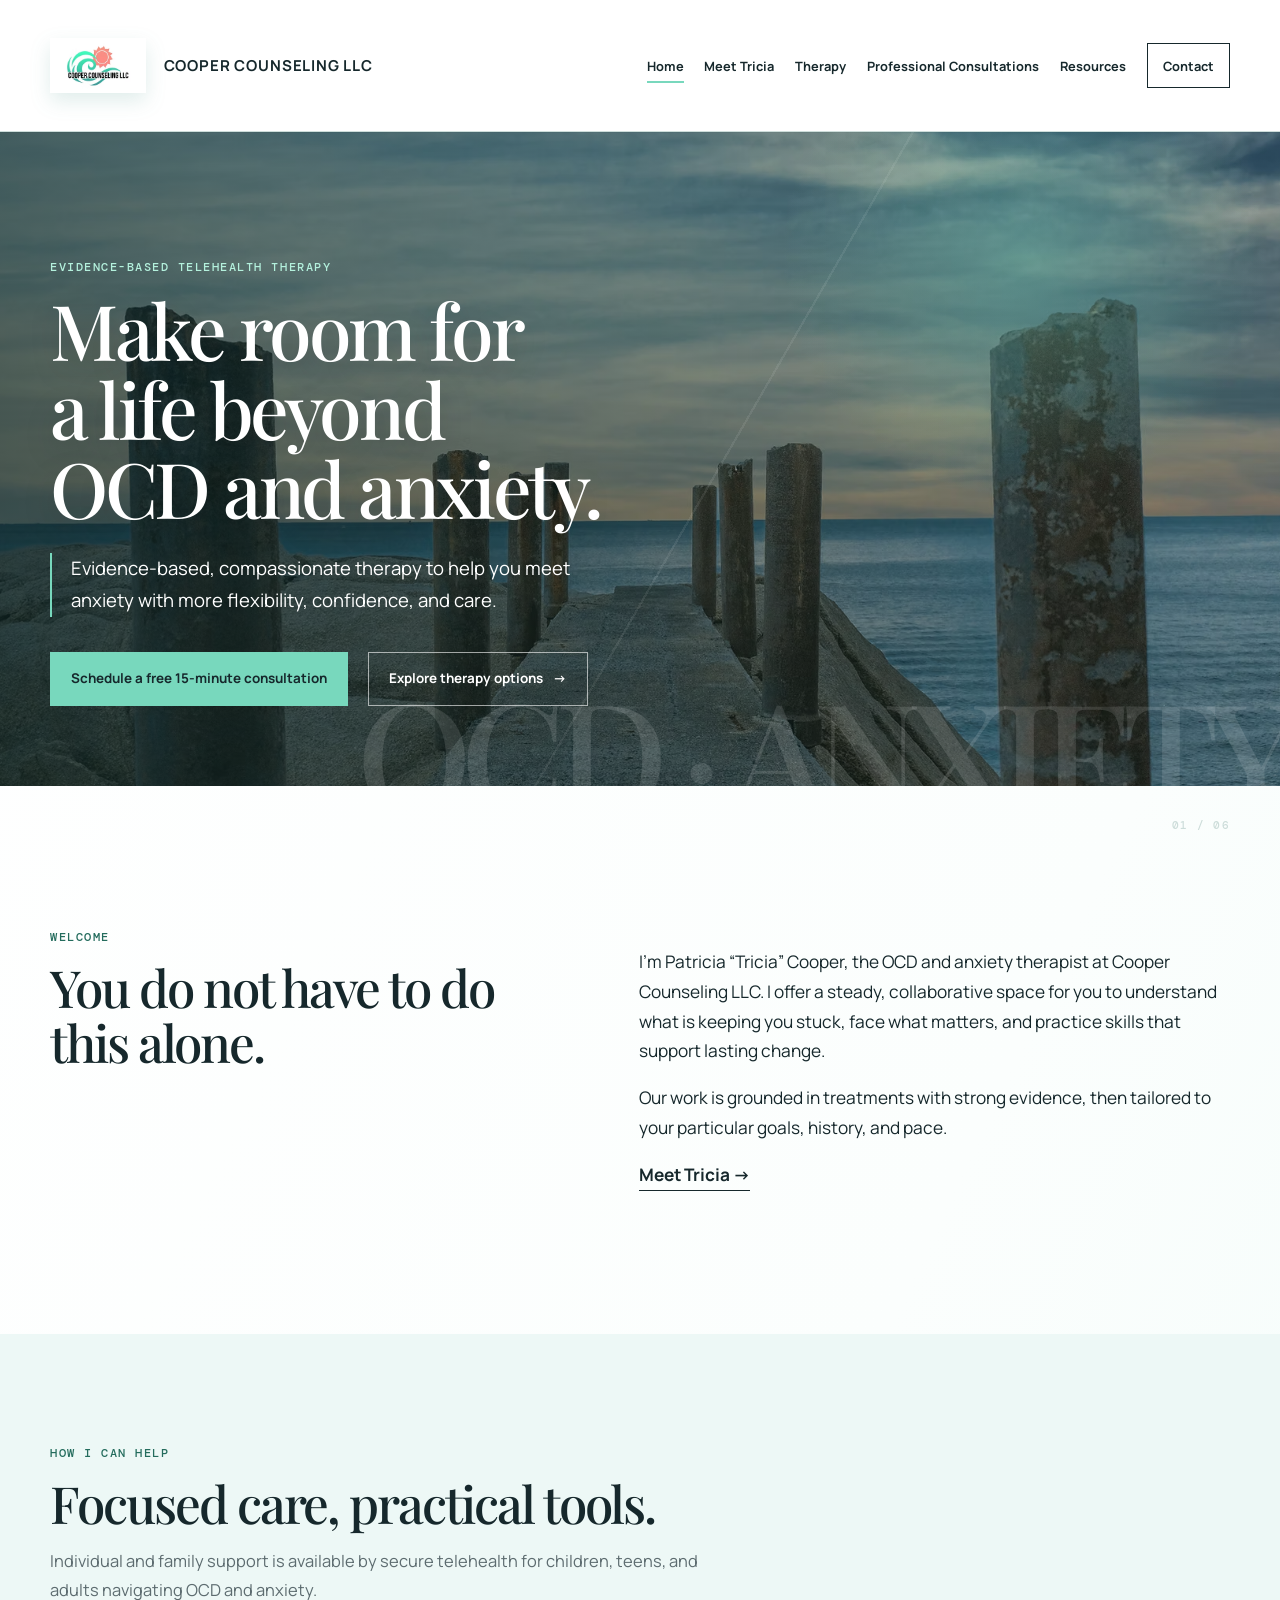
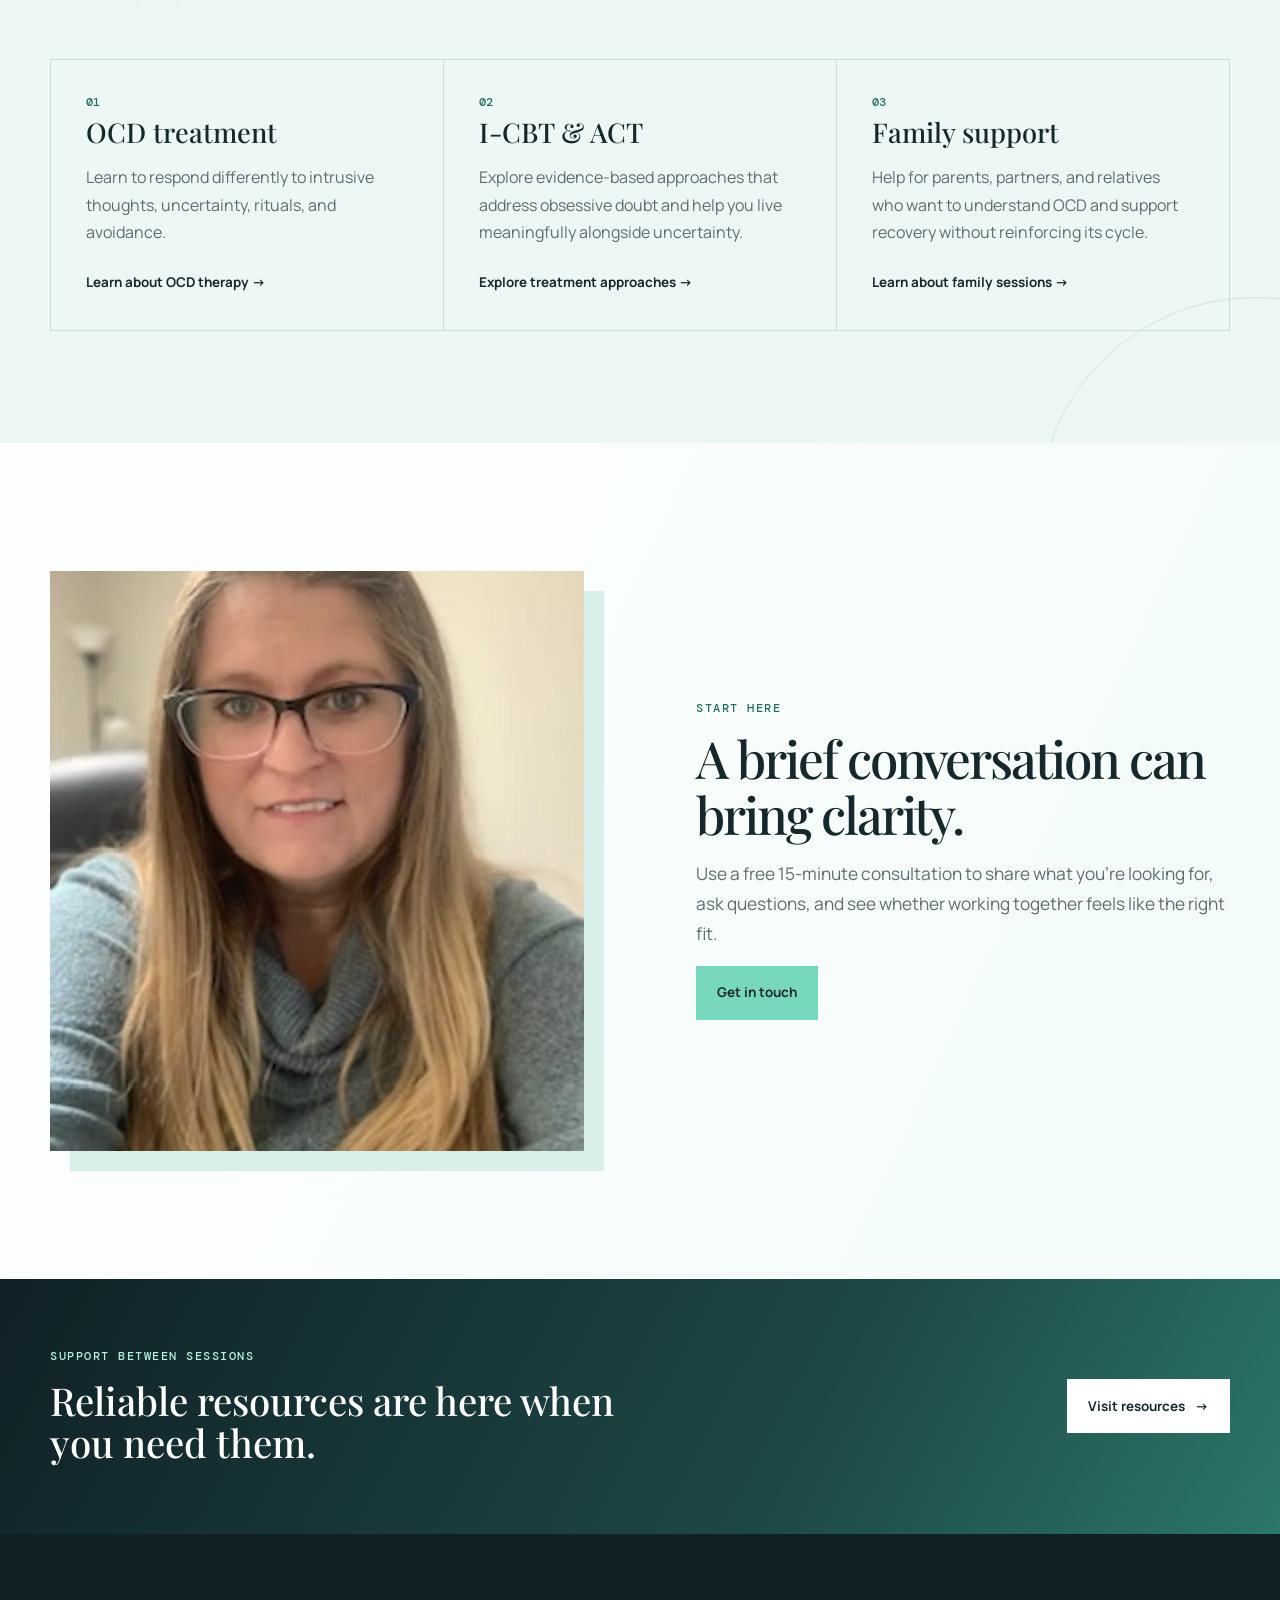
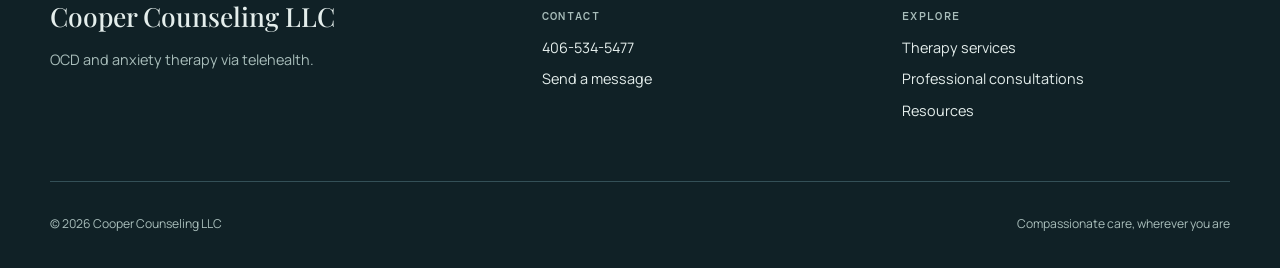
==== commit 3fa1e207: "Improve SEO entity metadata canonical routes and crawlability" ====
--- a/index.html
+++ b/index.html
@@ -3,22 +3,45 @@
 <head>
   <meta charset="utf-8">
   <meta name="viewport" content="width=device-width, initial-scale=1">
-  <meta name="author" content="Patricia Cooper, LCPC, LPC">
-  <meta name="description" content="Evidence-based OCD and anxiety therapy for children, teens, adults, and families via telehealth from Cooper Counseling LLC.">
-  <meta name="keywords" content="OCD therapist, child OCD therapist, anxiety therapist, family OCD support, ERP therapy, I-CBT for OCD, ACT therapy, CBT therapy, telehealth therapy, professional consultation">
-  <meta property="og:title" content="Cooper Counseling LLC | OCD & Anxiety Therapy">
-  <meta property="og:description" content="Compassionate OCD and anxiety care for all ages using ERP, I-CBT, ACT, and CBT, with support for families and loved ones.">
-  <title>Cooper Counseling LLC | OCD & Anxiety Therapy</title>
-  <link rel="canonical" href="https://www.coopercounselingsc.com/"><meta property="og:url" content="https://www.coopercounselingsc.com/"><link rel="icon" href="favicon.ico" sizes="any"><link rel="icon" type="image/png" sizes="48x48" href="assets/site-icons/favicon-48.png"><link rel="apple-touch-icon" href="assets/site-icons/apple-touch-icon.png"><link rel="manifest" href="site.webmanifest"><meta name="theme-color" content="#16282c"><link rel="stylesheet" href="styles.css">
-  <script defer src="script.js"></script>
+  <meta name="author" content="Alexander Scott">
+  <meta name="description" content="Explore OCD and anxiety telehealth therapy with Patricia &quot;Tricia&quot; Cooper at Cooper Counseling LLC, including ERP, I-CBT, ACT, and family support for all ages.">
+  <title>OCD &amp; Anxiety Therapy | Cooper Counseling LLC</title>
+  <link rel="canonical" href="https://www.coopercounselingsc.com/">
+  <meta property="og:type" content="website">
+  <meta property="og:site_name" content="Cooper Counseling LLC">
+  <meta property="og:locale" content="en_US">
+  <meta property="og:title" content="OCD &amp; Anxiety Therapy | Cooper Counseling LLC">
+  <meta property="og:description" content="Explore OCD and anxiety telehealth therapy with Patricia &quot;Tricia&quot; Cooper at Cooper Counseling LLC, including ERP, I-CBT, ACT, and family support for all ages.">
+  <meta property="og:url" content="https://www.coopercounselingsc.com/">
+  <meta property="og:image" content="https://www.coopercounselingsc.com/assets/site-icons/favicon-512.png">
+  <meta property="og:image:width" content="512">
+  <meta property="og:image:height" content="512">
+  <meta property="og:image:alt" content="Cooper Counseling LLC logo">
+  <meta name="twitter:card" content="summary">
+  <meta name="twitter:title" content="OCD &amp; Anxiety Therapy | Cooper Counseling LLC">
+  <meta name="twitter:description" content="Explore OCD and anxiety telehealth therapy with Patricia &quot;Tricia&quot; Cooper at Cooper Counseling LLC, including ERP, I-CBT, ACT, and family support for all ages.">
+  <meta name="twitter:image" content="https://www.coopercounselingsc.com/assets/site-icons/favicon-512.png">
+  <meta name="twitter:image:alt" content="Cooper Counseling LLC logo">
+  <link rel="icon" href="/favicon.ico" sizes="any">
+  <link rel="icon" type="image/png" sizes="48x48" href="/assets/site-icons/favicon-48.png">
+  <link rel="apple-touch-icon" href="/assets/site-icons/apple-touch-icon.png">
+  <link rel="manifest" href="/site.webmanifest">
+  <meta name="theme-color" content="#16282c">
+  <link rel="preconnect" href="https://fonts.googleapis.com">
+  <link rel="preconnect" href="https://fonts.gstatic.com" crossorigin>
+  <link rel="stylesheet" href="https://fonts.googleapis.com/css2?family=DM+Mono:wght@400;500&amp;family=Manrope:wght@400;500;600;700&amp;family=Playfair+Display:ital,wght@0,500;0,600;1,500&amp;display=swap">
+  <link rel="preload" as="image" href="/assets/current-brand/old-pier-hero.avif">
+  <link rel="stylesheet" href="/styles.css">
+  <script defer src="/script.js"></script>
+  <script type="application/ld+json">{"@context":"https://schema.org","@graph":[{"@type":"Organization","@id":"https://www.coopercounselingsc.com/#organization","name":"Cooper Counseling LLC","url":"https://www.coopercounselingsc.com/","logo":"https://www.coopercounselingsc.com/assets/site-icons/favicon-512.png","image":"https://www.coopercounselingsc.com/assets/current-brand/patricia-cooper.avif","telephone":"+1-406-534-5477","description":"Telehealth OCD and anxiety therapy, individual and family support, and professional consultations with Patricia Cooper."},{"@type":"Person","@id":"https://www.coopercounselingsc.com/#patricia-cooper","name":"Patricia Cooper","alternateName":"Tricia Cooper","url":"https://www.coopercounselingsc.com/about","image":"https://www.coopercounselingsc.com/assets/current-brand/patricia-cooper.avif","jobTitle":"Mental health counselor","description":"Patricia \"Tricia\" Cooper, LCPC, LPC, specializes in OCD and anxiety treatment.","worksFor":{"@id":"https://www.coopercounselingsc.com/#organization"},"knowsAbout":["Obsessive-compulsive disorder","Anxiety","Exposure and Response Prevention","Cognitive-Behavioral Therapy","Inference-Based Cognitive Behavioral Therapy","Acceptance and Commitment Therapy"]},{"@type":"WebSite","@id":"https://www.coopercounselingsc.com/#website","url":"https://www.coopercounselingsc.com/","name":"Cooper Counseling LLC","publisher":{"@id":"https://www.coopercounselingsc.com/#organization"},"inLanguage":"en-US","creator":{"@id":"https://www.coopercounselingsc.com/#developer"}},{"@type":"Person","@id":"https://www.coopercounselingsc.com/#developer","name":"Alexander Scott","description":"Website developer"},{"@type":"WebPage","@id":"https://www.coopercounselingsc.com/#webpage","url":"https://www.coopercounselingsc.com/","name":"OCD & Anxiety Therapy | Cooper Counseling LLC","description":"Explore OCD and anxiety telehealth therapy with Patricia \"Tricia\" Cooper at Cooper Counseling LLC, including ERP, I-CBT, ACT, and family support for all ages.","isPartOf":{"@id":"https://www.coopercounselingsc.com/#website"},"about":[{"@id":"https://www.coopercounselingsc.com/#organization"},{"@id":"https://www.coopercounselingsc.com/#patricia-cooper"}],"publisher":{"@id":"https://www.coopercounselingsc.com/#organization"},"inLanguage":"en-US"}]}</script>
 </head>
 <body>
   <a class="skip-link" href="#main">Skip to content</a>
   <header class="site-header">
-    <a class="brand" href="index.html" aria-label="Cooper Counseling LLC home"><img src="assets/current-brand/cooper-counseling-logo.avif" alt="Cooper Counseling LLC logo"><span>Cooper Counseling LLC</span></a>
+    <a class="brand" href="/" aria-label="Cooper Counseling LLC home"><img src="assets/current-brand/cooper-counseling-logo.avif" alt="Cooper Counseling LLC logo" width="284" height="160" decoding="async"><span>Cooper Counseling LLC</span></a>
     <button class="menu-toggle" aria-expanded="false" aria-controls="primary-nav"><span></span><span></span><span></span><span class="sr-only">Menu</span></button>
     <nav id="primary-nav" class="primary-nav" aria-label="Primary navigation">
-      <a class="active" href="index.html">Home</a><a href="about.html">Meet Tricia</a><a href="services.html">Therapy</a><a href="professional-consultations.html">Professional Consultations</a><a href="resources.html">Resources</a><a class="nav-cta" href="contact.html">Contact</a>
+      <a class="active" aria-current="page" href="/">Home</a><a href="/about">Meet Tricia</a><a href="/services">Therapy</a><a href="/professional-consultations">Professional Consultations</a><a href="/resources">Resources</a><a class="nav-cta" href="/contact">Contact</a>
     </nav>
   </header>
 
@@ -29,28 +52,28 @@
         <p class="eyebrow">Evidence-based telehealth therapy</p>
         <h1>Make room for a life beyond OCD and anxiety.</h1>
         <p class="hero-copy">Evidence-based, compassionate therapy to help you meet anxiety with more flexibility, confidence, and care.</p>
-        <div class="button-row"><a class="button button-primary" href="contact.html">Schedule a free 15-minute consultation</a><a class="button button-quiet" href="services.html">Explore therapy options <span aria-hidden="true">→</span></a></div>
+        <div class="button-row"><a class="button button-primary" href="/contact">Schedule a free 15-minute consultation</a><a class="button button-quiet" href="/services">Explore therapy options <span aria-hidden="true">→</span></a></div>
       </div>
     </section>
 
     <section class="intro shell section-grid">
       <div><p class="eyebrow">Welcome</p><h2>You do not have to do this alone.</h2></div>
-      <div><p>I’m Tricia, an OCD and anxiety therapist. I offer a steady, collaborative space for you to understand what is keeping you stuck, face what matters, and practice skills that support lasting change.</p><p>Our work is grounded in treatments with strong evidence, then tailored to your particular goals, history, and pace.</p><a class="text-link" href="about.html">Meet Tricia <span aria-hidden="true">→</span></a></div>
+      <div><p>I’m Patricia “Tricia” Cooper, the OCD and anxiety therapist at Cooper Counseling LLC. I offer a steady, collaborative space for you to understand what is keeping you stuck, face what matters, and practice skills that support lasting change.</p><p>Our work is grounded in treatments with strong evidence, then tailored to your particular goals, history, and pace.</p><a class="text-link" href="/about">Meet Tricia <span aria-hidden="true">→</span></a></div>
     </section>
 
     <section class="soft-section"><div class="shell"><div class="section-heading"><p class="eyebrow">How I can help</p><h2>Focused care, practical tools.</h2><p>Individual and family support is available by secure telehealth for children, teens, and adults navigating OCD and anxiety.</p></div><div class="service-grid">
-      <article class="service-card"><p class="service-number">01</p><h3>OCD treatment</h3><p>Learn to respond differently to intrusive thoughts, uncertainty, rituals, and avoidance.</p><a href="services.html#erp">Learn about OCD therapy <span aria-hidden="true">→</span></a></article>
-      <article class="service-card"><p class="service-number">02</p><h3>I-CBT &amp; ACT</h3><p>Explore evidence-based approaches that address obsessive doubt and help you live meaningfully alongside uncertainty.</p><a href="services.html#icbt">Explore treatment approaches <span aria-hidden="true">→</span></a></article>
-      <article class="service-card"><p class="service-number">03</p><h3>Family support</h3><p>Help for parents, partners, and relatives who want to understand OCD and support recovery without reinforcing its cycle.</p><a href="services.html#who-i-work-with">Learn about family sessions <span aria-hidden="true">→</span></a></article>
+      <article class="service-card"><p class="service-number">01</p><h3>OCD treatment</h3><p>Learn to respond differently to intrusive thoughts, uncertainty, rituals, and avoidance.</p><a href="/services#erp">Learn about OCD therapy <span aria-hidden="true">→</span></a></article>
+      <article class="service-card"><p class="service-number">02</p><h3>I-CBT &amp; ACT</h3><p>Explore evidence-based approaches that address obsessive doubt and help you live meaningfully alongside uncertainty.</p><a href="/services#icbt">Explore treatment approaches <span aria-hidden="true">→</span></a></article>
+      <article class="service-card"><p class="service-number">03</p><h3>Family support</h3><p>Help for parents, partners, and relatives who want to understand OCD and support recovery without reinforcing its cycle.</p><a href="/services#who-i-work-with">Learn about family sessions <span aria-hidden="true">→</span></a></article>
     </div></div></section>
 
     <section class="shell split-feature">
-      <img src="assets/current-brand/patricia-cooper.avif" alt="Patricia Cooper, LCPC, LPC" loading="lazy">
-      <div class="feature-copy"><p class="eyebrow">Start here</p><h2>A brief conversation can bring clarity.</h2><p>Use a free 15-minute consultation to share what you’re looking for, ask questions, and see whether working together feels like the right fit.</p><a class="button button-primary" href="contact.html">Get in touch</a></div>
+      <img src="assets/current-brand/patricia-cooper.avif" alt="Patricia Cooper, LCPC, LPC" loading="lazy" width="825" height="1100" decoding="async">
+      <div class="feature-copy"><p class="eyebrow">Start here</p><h2>A brief conversation can bring clarity.</h2><p>Use a free 15-minute consultation to share what you’re looking for, ask questions, and see whether working together feels like the right fit.</p><a class="button button-primary" href="/contact">Get in touch</a></div>
     </section>
 
-    <section class="resource-strip"><div class="shell strip-layout"><div><p class="eyebrow">Support between sessions</p><h2>Reliable resources are here when you need them.</h2></div><a class="button button-light" href="resources.html">Visit resources <span aria-hidden="true">→</span></a></div></section>
+    <section class="resource-strip"><div class="shell strip-layout"><div><p class="eyebrow">Support between sessions</p><h2>Reliable resources are here when you need them.</h2></div><a class="button button-light" href="/resources">Visit resources <span aria-hidden="true">→</span></a></div></section>
   </main>
-  <footer class="site-footer"><div class="shell footer-grid"><div><a class="footer-brand" href="index.html">Cooper Counseling LLC</a><p>OCD and anxiety therapy via telehealth.</p></div><div><p class="footer-label">Contact</p><a href="tel:+14065345477">406-534-5477</a><a href="contact.html">Send a message</a></div><div><p class="footer-label">Explore</p><a href="services.html">Therapy services</a><a href="professional-consultations.html">Professional consultations</a><a href="resources.html">Resources</a></div></div><div class="shell footer-bottom"><p>© <span data-year></span> Cooper Counseling LLC</p><p>Compassionate care, wherever you are</p></div></footer>
+  <footer class="site-footer"><div class="shell footer-grid"><div><a class="footer-brand" href="/">Cooper Counseling LLC</a><p>OCD and anxiety therapy via telehealth.</p></div><div><p class="footer-label">Contact</p><a href="tel:+14065345477">406-534-5477</a><a href="/contact">Send a message</a></div><div><p class="footer-label">Explore</p><a href="/services">Therapy services</a><a href="/professional-consultations">Professional consultations</a><a href="/resources">Resources</a></div></div><div class="shell footer-bottom"><p>© <span data-year></span> Cooper Counseling LLC</p><p>Compassionate care, wherever you are</p></div></footer>
 </body>
 </html>
--- a/styles.css
+++ b/styles.css
@@ -1,7 +1,6 @@
-@import url('https://fonts.googleapis.com/css2?family=DM+Mono:wght@400;500&family=Manrope:wght@400;500;600;700&family=Playfair+Display:ital,wght@0,500;0,600;1,500&display=swap');
 
-:root{--ink:#16282c;--muted:#5d6c70;--mint:#78d8bd;--deep-mint:#2d8976;--mist:#edf8f6;--pearl:#f8fbfa;--line:#cdddda;--white:#fff;--shell:1180px;--serif:'Playfair Display',Georgia,serif;--sans:Manrope,Arial,sans-serif;--mono:'DM Mono',monospace}*{box-sizing:border-box}html{scroll-behavior:smooth}body{margin:0;background:var(--white);color:var(--ink);font:400 1rem/1.72 var(--sans)}a{color:inherit}img{display:block;max-width:100%}.shell{width:min(var(--shell),calc(100% - 3rem));margin-inline:auto}.sr-only{position:absolute;width:1px;height:1px;margin:-1px;clip:rect(0,0,0,0);overflow:hidden}.skip-link{position:absolute;left:1rem;top:-5rem;background:var(--ink);color:#fff;padding:.65rem 1rem;z-index:30}.skip-link:focus{top:1rem}.site-header{min-height:106px;width:min(1360px,100%);padding:1rem max(2rem,calc((100% - var(--shell))/2));display:flex;align-items:center;justify-content:space-between;gap:2rem;border-bottom:1px solid var(--line);background:rgba(255,255,255,.96);position:relative;z-index:10}.brand{display:flex;align-items:center;gap:.8rem;text-decoration:none;font-weight:700;font-size:.84rem;letter-spacing:.04em;text-transform:uppercase}.brand img{width:57px;height:48px;object-fit:contain}.primary-nav{display:flex;align-items:center;gap:1.3rem;font-size:.8rem;font-weight:700}.primary-nav>a{text-decoration:none;padding:.4rem 0;position:relative}.primary-nav>a:not(.nav-cta)::after{content:"";height:2px;width:0;background:var(--mint);position:absolute;left:0;bottom:0;transition:width .2s}.primary-nav>a:hover::after,.primary-nav .active:not(.nav-cta)::after{width:100%}.nav-cta{padding:.65rem .95rem!important;border:1px solid var(--ink)}.nav-cta:hover,.nav-cta.active{background:var(--ink);color:#fff}.menu-toggle{display:none;background:none;border:0;padding:.5rem}.menu-toggle span:not(.sr-only){display:block;width:24px;height:2px;background:var(--ink);margin:5px}.hero{position:relative;min-height:650px;display:grid;align-items:center;overflow:hidden}.hero-image{position:absolute;inset:0;background:linear-gradient(90deg,rgba(12,37,38,.72),rgba(13,42,42,.31)),url('assets/current-brand/old-pier-hero.avif') center/cover}.hero-content{position:relative;color:#fff;padding:8rem 0 5rem;max-width:var(--shell)}.eyebrow{margin:0 0 1rem;color:var(--deep-mint);font:500 .73rem/1.2 var(--mono);letter-spacing:.13em;text-transform:uppercase}.hero .eyebrow{color:#b4f1dd}.hero h1,.page-hero h1{max-width:780px;margin:0;font:500 clamp(3rem,6vw,5.7rem)/1.03 var(--serif);letter-spacing:-.045em}.hero-copy{font-size:1.16rem;max-width:580px;margin:1.6rem 0 2.2rem}.button-row{display:flex;align-items:center;gap:1.25rem;flex-wrap:wrap}.button{display:inline-flex;align-items:center;justify-content:center;gap:.6rem;text-decoration:none;padding:.9rem 1.25rem;border:1px solid transparent;font-size:.84rem;font-weight:700;transition:transform .2s,background .2s}.button:hover{transform:translateY(-2px)}.button-primary{background:var(--mint);border-color:var(--mint);color:var(--ink)}.button-primary:hover{background:#9ce8d0;border-color:#9ce8d0}.button-quiet{border-color:rgba(255,255,255,.6);color:#fff}.button-light{background:#fff;color:var(--ink)}.intro{padding:9rem 0;display:grid;grid-template-columns:.86fr 1.14fr;gap:9rem}.intro h2,.section-heading h2,.feature-copy h2,.process h2,.treatment h2,.cta-panel h2,.resource-note h2{font:500 clamp(2.25rem,4vw,4rem)/1.08 var(--serif);letter-spacing:-.04em;margin:0}.intro>div:last-child{font-size:1.08rem}.text-link{font-weight:700;text-decoration:none;border-bottom:1px solid var(--ink);padding-bottom:.25rem}.soft-section{background:var(--mist);padding:7rem 0}.section-heading{max-width:660px;margin-bottom:3.4rem}.section-heading>p:last-child{color:var(--muted);font-size:1.03rem}.service-grid{display:grid;grid-template-columns:repeat(3,1fr);gap:1px;background:var(--line);border:1px solid var(--line)}.service-card{background:var(--mist);padding:2.2rem;min-height:270px;display:flex;flex-direction:column}.service-card h3{font:500 1.7rem/1.15 var(--serif);margin:.45rem 0 1rem}.service-card p:not(.service-number){color:var(--muted);margin:0 0 1.3rem}.service-card a{margin-top:auto;font-size:.84rem;font-weight:700;text-decoration:none}.service-number{font:500 .72rem var(--mono);color:var(--deep-mint);margin:0}.split-feature{padding:8rem 0;display:grid;grid-template-columns:1fr 1fr;align-items:center;gap:7rem}.split-feature img{width:100%;max-height:580px;object-fit:cover;object-position:center}.feature-copy p:not(.eyebrow){font-size:1.08rem;color:var(--muted)}.resource-strip{background:var(--ink);color:#fff;padding:4.4rem 0}.strip-layout{display:flex;align-items:center;justify-content:space-between;gap:2rem}.strip-layout h2{font:500 clamp(2rem,3vw,3.2rem)/1.1 var(--serif);margin:0;max-width:580px}.site-footer{background:#102126;color:#e4eeec;padding:4rem 0 1.3rem;font-size:.9rem}.footer-grid{display:grid;grid-template-columns:1.4fr 1fr 1fr;gap:2rem;padding-bottom:3.2rem}.footer-brand{display:block;font:500 1.65rem var(--serif);text-decoration:none}.footer-grid p{color:#a9bebb}.footer-grid a:not(.footer-brand){display:block;margin:.42rem 0;text-decoration:none}.footer-label{font:500 .72rem var(--mono)!important;letter-spacing:.12em;text-transform:uppercase}.footer-bottom{border-top:1px solid #345057;padding-top:1.2rem;display:flex;justify-content:space-between;color:#a9bebb;font-size:.76rem}.page-hero{padding:8rem 0 5rem}.page-hero .lead{max-width:650px;color:var(--muted);font-size:1.16rem;margin-top:1.8rem}.bio-layout{display:grid;grid-template-columns:minmax(280px,.72fr) 1.28fr;gap:7rem;padding-bottom:8rem}.bio-layout img{width:100%;max-height:650px;object-fit:cover}.bio-layout>div{font-size:1.06rem}.bio-layout .button{margin-top:1.2rem}.quote-block{background:var(--mist);padding:6rem 0;text-align:center}.quote-block p{max-width:900px;margin:0 auto 1.25rem;font:italic 500 clamp(2rem,4vw,3.8rem)/1.18 var(--serif);letter-spacing:-.035em}.quote-block cite{font:500 .75rem var(--mono);color:var(--deep-mint);letter-spacing:.12em;text-transform:uppercase;font-style:normal}.process{padding:3rem 0 6rem;display:grid;grid-template-columns:.8fr 1.2fr;gap:8rem}.process p{font-size:1.05rem}.treatment{padding:6.5rem 0;max-width:880px}.treatment>p:not(.eyebrow){font-size:1.1rem;color:var(--muted)}.two-column{display:grid;grid-template-columns:1fr 1fr;gap:7rem;max-width:none}.cta-panel{margin:1rem auto 8rem;background:#d8f0e9;padding:3.5rem;display:flex;align-items:center;justify-content:space-between;gap:2rem}.professional-hero{min-height:570px}.resource-list{display:grid;grid-template-columns:1fr 1fr;gap:1.5rem;padding-bottom:7rem}.resource-list article{border:1px solid var(--line);padding:3rem}.resource-list h2{font:500 2.3rem var(--serif);margin:.2rem 0 1rem}.resource-list p:not(.eyebrow){color:var(--muted);min-height:145px}.resource-note{background:var(--mist);padding:5.5rem 0}.resource-note p:last-child{max-width:780px;font-size:1.05rem;color:var(--muted)}.contact-layout{padding:7.5rem 0;display:grid;grid-template-columns:.9fr 1.1fr;gap:7rem}.contact-layout h1{font:500 clamp(3rem,5vw,5rem)/1.04 var(--serif);letter-spacing:-.04em;margin:0}.contact-layout .lead{font-size:1.1rem}.contact-layout .lead a{font-weight:700}.contact-note{border-left:3px solid var(--mint);padding:.3rem 0 .3rem 1rem;margin-top:1.7rem;color:var(--muted);font-size:.88rem}.contact-note p{margin:0}.contact-form{padding:2.2rem;background:var(--mist)}.contact-form label{display:block;font-size:.8rem;font-weight:700;margin-bottom:1.25rem}.field-row{display:grid;grid-template-columns:1fr 1fr;gap:1rem}.contact-form input,.contact-form select,.contact-form textarea{display:block;width:100%;margin-top:.45rem;border:1px solid #b8cbc7;background:#fff;color:var(--ink);padding:.8rem;font:400 1rem var(--sans)}.contact-form input:focus,.contact-form select:focus,.contact-form textarea:focus{outline:3px solid rgba(120,216,189,.45);border-color:var(--deep-mint)}.form-guidance{font-size:.78rem;color:var(--muted);margin-top:-.5rem}.form-status{min-height:1.5rem;margin:.9rem 0 0;font-weight:700;font-size:.88rem}.form-status.error{color:#9b2134}.form-status.success{color:#176a56}
-@media(max-width:900px){.site-header{padding-inline:1.5rem}.menu-toggle{display:block}.primary-nav{display:none;position:absolute;top:100%;left:0;right:0;background:#fff;padding:1.4rem 1.5rem 1.8rem;border-bottom:1px solid var(--line);flex-direction:column;align-items:stretch;gap:1rem}.primary-nav.open{display:flex}.nav-cta{text-align:center}.hero{min-height:590px}.intro,.split-feature,.bio-layout,.contact-layout{grid-template-columns:1fr;gap:3rem}.intro{padding:6rem 0}.split-feature{padding:5rem 0}.split-feature img{max-height:470px}.process{grid-template-columns:1fr;gap:1.5rem}.two-column{grid-template-columns:1fr;gap:1.5rem}.footer-grid{grid-template-columns:1fr 1fr}.resource-list{grid-template-columns:1fr}.resource-list p:not(.eyebrow){min-height:0}.contact-layout{padding:5.5rem 0}}@media(max-width:620px){.shell{width:min(100% - 2.25rem,var(--shell))}.site-header{min-height:82px;padding-inline:1.1rem}.brand span{display:none}.brand img{width:54px}.hero-content{padding:7rem 0 4rem}.hero h1,.page-hero h1{font-size:clamp(2.75rem,13vw,4.2rem)}.service-grid{grid-template-columns:1fr}.service-card{min-height:220px}.strip-layout,.cta-panel{align-items:flex-start;flex-direction:column}.footer-grid{grid-template-columns:1fr;gap:1.2rem}.footer-bottom{display:block}.page-hero{padding:5rem 0 3.5rem}.bio-layout{padding-bottom:5rem}.field-row{grid-template-columns:1fr}.contact-form{padding:1.35rem}.resource-list article{padding:2rem}.soft-section{padding:5rem 0}}
+:root{--ink:#16282c;--muted:#5d6c70;--mint:#78d8bd;--deep-mint:#2d8976;--mist:#edf8f6;--pearl:#f8fbfa;--line:#cdddda;--white:#fff;--shell:1180px;--serif:'Playfair Display',Georgia,serif;--sans:Manrope,Arial,sans-serif;--mono:'DM Mono',monospace}*{box-sizing:border-box}html{scroll-behavior:smooth}body{margin:0;background:var(--white);color:var(--ink);font:400 1rem/1.72 var(--sans)}a{color:inherit}img{display:block;max-width:100%}.shell{width:min(var(--shell),calc(100% - 3rem));margin-inline:auto}.sr-only{position:absolute;width:1px;height:1px;margin:-1px;clip:rect(0,0,0,0);overflow:hidden}.skip-link{position:absolute;left:1rem;top:-5rem;background:var(--ink);color:#fff;padding:.65rem 1rem;z-index:30}.skip-link:focus{top:1rem}.site-header{min-height:106px;width:min(1360px,100%);padding:1rem max(2rem,calc((100% - var(--shell))/2));display:flex;align-items:center;justify-content:space-between;gap:2rem;border-bottom:1px solid var(--line);background:rgba(255,255,255,.96);position:relative;z-index:10}.brand{display:flex;align-items:center;gap:.8rem;text-decoration:none;font-weight:700;font-size:.84rem;letter-spacing:.04em;text-transform:uppercase}.brand img{width:57px;height:48px;object-fit:contain}.primary-nav{display:flex;align-items:center;gap:1.3rem;font-size:.8rem;font-weight:700}.primary-nav>a{text-decoration:none;padding:.4rem 0;position:relative}.primary-nav>a:not(.nav-cta)::after{content:"";height:2px;width:0;background:var(--mint);position:absolute;left:0;bottom:0;transition:width .2s}.primary-nav>a:hover::after,.primary-nav .active:not(.nav-cta)::after{width:100%}.nav-cta{padding:.65rem .95rem!important;border:1px solid var(--ink)}.nav-cta:hover,.nav-cta.active{background:var(--ink);color:#fff}.menu-toggle{display:none;background:none;border:0;padding:.5rem}.menu-toggle span:not(.sr-only){display:block;width:24px;height:2px;background:var(--ink);margin:5px}.hero{position:relative;min-height:650px;display:grid;align-items:center;overflow:hidden}.hero-image{position:absolute;inset:0;background:linear-gradient(90deg,rgba(12,37,38,.72),rgba(13,42,42,.31)),url('assets/current-brand/old-pier-hero.avif') center/cover}.hero-content{position:relative;color:#fff;padding:8rem 0 5rem;max-width:var(--shell)}.eyebrow{margin:0 0 1rem;color:var(--deep-mint);font:500 .73rem/1.2 var(--mono);letter-spacing:.13em;text-transform:uppercase}.hero .eyebrow{color:#b4f1dd}.hero h1,.page-hero h1{max-width:780px;margin:0;font:500 clamp(3rem,6vw,5.7rem)/1.03 var(--serif);letter-spacing:-.045em}.hero-copy{font-size:1.16rem;max-width:580px;margin:1.6rem 0 2.2rem}.button-row{display:flex;align-items:center;gap:1.25rem;flex-wrap:wrap}.button{display:inline-flex;align-items:center;justify-content:center;gap:.6rem;text-decoration:none;padding:.9rem 1.25rem;border:1px solid transparent;font-size:.84rem;font-weight:700;transition:transform .2s,background .2s}.button:hover{transform:translateY(-2px)}.button-primary{background:var(--mint);border-color:var(--mint);color:var(--ink)}.button-primary:hover{background:#9ce8d0;border-color:#9ce8d0}.button-quiet{border-color:rgba(255,255,255,.6);color:#fff}.button-light{background:#fff;color:var(--ink)}.intro{padding:9rem 0;display:grid;grid-template-columns:.86fr 1.14fr;gap:9rem}.intro h2,.section-heading h2,.feature-copy h2,.process h2,.treatment h2,.cta-panel h2,.resource-note h2{font:500 clamp(2.25rem,4vw,4rem)/1.08 var(--serif);letter-spacing:-.04em;margin:0}.intro>div:last-child{font-size:1.08rem}.text-link{font-weight:700;text-decoration:none;border-bottom:1px solid var(--ink);padding-bottom:.25rem}.soft-section{background:var(--mist);padding:7rem 0}.section-heading{max-width:660px;margin-bottom:3.4rem}.section-heading>p:last-child{color:var(--muted);font-size:1.03rem}.service-grid{display:grid;grid-template-columns:repeat(3,1fr);gap:1px;background:var(--line);border:1px solid var(--line)}.service-card{background:var(--mist);padding:2.2rem;min-height:270px;display:flex;flex-direction:column}.service-card h3{font:500 1.7rem/1.15 var(--serif);margin:.45rem 0 1rem}.service-card p:not(.service-number){color:var(--muted);margin:0 0 1.3rem}.service-card a{margin-top:auto;font-size:.84rem;font-weight:700;text-decoration:none}.service-number{font:500 .72rem var(--mono);color:var(--deep-mint);margin:0}.split-feature{padding:8rem 0;display:grid;grid-template-columns:1fr 1fr;align-items:center;gap:7rem}.split-feature img{width:100%;max-height:580px;object-fit:cover;object-position:center}.feature-copy p:not(.eyebrow){font-size:1.08rem;color:var(--muted)}.resource-strip{background:var(--ink);color:#fff;padding:4.4rem 0}.strip-layout{display:flex;align-items:center;justify-content:space-between;gap:2rem}.strip-layout h2{font:500 clamp(2rem,3vw,3.2rem)/1.1 var(--serif);margin:0;max-width:580px}.site-footer{background:#102126;color:#e4eeec;padding:4rem 0 1.3rem;font-size:.9rem}.footer-grid{display:grid;grid-template-columns:1.4fr 1fr 1fr;gap:2rem;padding-bottom:3.2rem}.footer-brand{display:block;font:500 1.65rem var(--serif);text-decoration:none}.footer-grid p{color:#a9bebb}.footer-grid a:not(.footer-brand){display:block;margin:.42rem 0;text-decoration:none}.footer-label{font:500 .72rem var(--mono)!important;letter-spacing:.12em;text-transform:uppercase}.footer-bottom{border-top:1px solid #345057;padding-top:1.2rem;display:flex;justify-content:space-between;color:#a9bebb;font-size:.76rem}.page-hero{padding:8rem 0 5rem}.page-hero .lead{max-width:650px;color:var(--muted);font-size:1.16rem;margin-top:1.8rem}.bio-layout{display:grid;grid-template-columns:minmax(280px,.72fr) 1.28fr;gap:7rem;padding-bottom:8rem}.bio-layout img{width:100%;max-height:650px;object-fit:cover}.bio-layout>div{font-size:1.06rem}.bio-layout .button{margin-top:1.2rem}.quote-block{background:var(--mist);padding:6rem 0;text-align:center}.quote-block p{max-width:900px;margin:0 auto 1.25rem;font:italic 500 clamp(2rem,4vw,3.8rem)/1.18 var(--serif);letter-spacing:-.035em}.quote-block cite{font:500 .75rem var(--mono);color:var(--deep-mint);letter-spacing:.12em;text-transform:uppercase;font-style:normal}.process{padding:3rem 0 6rem;display:grid;grid-template-columns:.8fr 1.2fr;gap:8rem}.process p{font-size:1.05rem}.treatment{padding:6.5rem 0;max-width:880px}.treatment>p:not(.eyebrow){font-size:1.1rem;color:var(--muted)}.two-column{display:grid;grid-template-columns:1fr 1fr;gap:7rem;max-width:none}.cta-panel{margin:1rem auto 8rem;background:#d8f0e9;padding:3.5rem;display:flex;align-items:center;justify-content:space-between;gap:2rem}.professional-hero{min-height:570px}.resource-list{display:grid;grid-template-columns:1fr 1fr;gap:1.5rem;padding-bottom:7rem}.resource-list article{border:1px solid var(--line);padding:3rem}.resource-list h2{font:500 2.3rem var(--serif);margin:.2rem 0 1rem}.resource-list p:not(.eyebrow){color:var(--muted);min-height:145px}.resource-note{background:var(--mist);padding:5.5rem 0}.resource-note p:last-child{max-width:780px;font-size:1.05rem;color:var(--muted)}.contact-layout{padding:7.5rem 0;display:grid;grid-template-columns:.9fr 1.1fr;gap:7rem}.contact-layout h1{font:500 clamp(3rem,5vw,5rem)/1.04 var(--serif);letter-spacing:-.04em;margin:0}.contact-layout .lead{font-size:1.1rem}.contact-layout .lead a{font-weight:700}.contact-note{border-left:3px solid var(--mint);padding:.3rem 0 .3rem 1rem;margin-top:1.7rem;color:var(--muted);font-size:.88rem}.contact-note p{margin:0}.contact-form{padding:2.2rem;background:var(--mist);min-width:0;overflow:hidden}.contact-form [data-secure-form]{width:100%;min-width:0}.contact-note-crisis{border-left-color:#a53c4c;background:#fff4f4;color:var(--ink);padding:.85rem 1rem;font-size:.95rem}.contact-note-crisis strong{color:#7f2434}
+@media(max-width:900px){.site-header{padding-inline:1.5rem}.menu-toggle{display:block}.primary-nav{display:none;position:absolute;top:100%;left:0;right:0;background:#fff;padding:1.4rem 1.5rem 1.8rem;border-bottom:1px solid var(--line);flex-direction:column;align-items:stretch;gap:1rem}.primary-nav.open{display:flex}.nav-cta{text-align:center}.hero{min-height:590px}.intro,.split-feature,.bio-layout,.contact-layout{grid-template-columns:1fr;gap:3rem}.intro{padding:6rem 0}.split-feature{padding:5rem 0}.split-feature img{max-height:470px}.process{grid-template-columns:1fr;gap:1.5rem}.two-column{grid-template-columns:1fr;gap:1.5rem}.footer-grid{grid-template-columns:1fr 1fr}.resource-list{grid-template-columns:1fr}.resource-list p:not(.eyebrow){min-height:0}.contact-layout{padding:5.5rem 0}}@media(max-width:620px){.shell{width:min(100% - 2.25rem,var(--shell))}.site-header{min-height:82px;padding-inline:1.1rem}.brand span{display:none}.brand img{width:54px}.hero-content{padding:7rem 0 4rem}.hero h1,.page-hero h1{font-size:clamp(2.75rem,13vw,4.2rem)}.service-grid{grid-template-columns:1fr}.service-card{min-height:220px}.strip-layout,.cta-panel{align-items:flex-start;flex-direction:column}.footer-grid{grid-template-columns:1fr;gap:1.2rem}.footer-bottom{display:block}.page-hero{padding:5rem 0 3.5rem}.bio-layout{padding-bottom:5rem}.contact-form{padding:1.35rem}.resource-list article{padding:2rem}.soft-section{padding:5rem 0}}
 
 /* Elevated editorial details */
 body{background:linear-gradient(115deg,#fff 0%,#fbfefd 52%,#effbf8 100%)}
@@ -20,7 +19,6 @@
 .quote-block{background:radial-gradient(circle at 50% 0,#fff 0%,var(--mist) 52%)}.quote-block p::before{content:"“";display:block;color:var(--mint);font:600 7rem/.45 var(--serif)}
 .cta-panel{background:linear-gradient(118deg,#d8f0e9,#d4f7ed);border-left:5px solid var(--deep-mint);box-shadow:0 22px 45px rgba(31,86,77,.1)}
 .contact-form{box-shadow:0 18px 50px rgba(31,86,77,.11);border-top:4px solid var(--mint)}
-.form-honeypot{position:absolute!important;left:-10000px!important;width:1px!important;height:1px!important;overflow:hidden!important}.contact-form button:disabled{cursor:wait;opacity:.7}
 .resource-list article{transition:transform .3s ease,box-shadow .3s ease}.resource-list article:hover{transform:translateY(-6px);box-shadow:0 18px 38px rgba(31,86,77,.12)}
 [data-reveal]{opacity:0;transform:translateY(22px);transition:opacity .65s ease,transform .65s cubic-bezier(.2,.7,.2,1)}[data-reveal].is-visible{opacity:1;transform:translateY(0)}
 @keyframes hero-breathe{to{transform:scale(1.09) translateX(-.5%)}}@media(prefers-reduced-motion:reduce){*,*::before,*::after{scroll-behavior:auto!important;animation-duration:.01ms!important;transition-duration:.01ms!important}}
@@ -34,3 +32,9 @@
 .audience-section{padding-block:7rem}.audience-grid{display:grid;grid-template-columns:repeat(3,1fr);gap:1.25rem}.audience-card{position:relative;min-height:285px;padding:2.2rem;background:rgba(255,255,255,.86);border:1px solid rgba(45,137,118,.18);box-shadow:0 16px 35px rgba(31,86,77,.07);transition:transform .3s ease,box-shadow .3s ease}.audience-card:hover{transform:translateY(-6px);box-shadow:0 22px 44px rgba(31,86,77,.13)}.audience-card h3{margin:.5rem 0 1rem;font:500 1.7rem/1.15 var(--serif)}.audience-card p:not(.service-number){margin:0;color:var(--muted)}.support-note{max-width:920px;margin:1.6rem auto 0;padding:1.2rem 1.45rem;background:rgba(255,255,255,.72);border-left:4px solid var(--deep-mint);color:var(--muted)}.support-note strong{color:var(--ink)}.treatment-feature{position:relative}.treatment-feature::before{content:"I-CBT";position:absolute;right:0;top:2.5rem;color:rgba(45,137,118,.08);font:600 clamp(5rem,14vw,10rem)/1 var(--serif);letter-spacing:-.07em;pointer-events:none}.treatment-feature>*{position:relative}.deep-section{position:relative;overflow:hidden;padding:1rem 0;background:linear-gradient(120deg,#102126,#1d4745 60%,#2b7468);color:#fff}.deep-section::after{content:"ACT";position:absolute;right:-.03em;bottom:-.2em;color:rgba(255,255,255,.055);font:600 clamp(8rem,22vw,17rem)/1 var(--serif);letter-spacing:-.08em;pointer-events:none}.deep-section .treatment{position:relative;z-index:1}.deep-section .eyebrow{color:#b4f1dd}.deep-section .treatment>p:not(.eyebrow){color:#dceae7}
 @media(max-width:900px){.audience-grid{grid-template-columns:1fr}.audience-card{min-height:0}.treatment-feature::before{top:1rem}}
 @media(max-width:620px){.audience-section{padding-block:5rem}.audience-card{padding:1.7rem}.support-note{margin-top:1.25rem}.deep-section{padding:0}.treatment-feature::before{font-size:4.5rem}}
+
+/* Intrinsic dimensions reserve space without changing the portrait layout. */
+.split-feature img,.bio-layout img{height:auto}
+/* Improve small-text contrast while retaining the existing mint palette. */
+.eyebrow,.service-number,.quote-block cite{color:#246c5d}
+.resource-strip .eyebrow{color:#b4f1dd}
